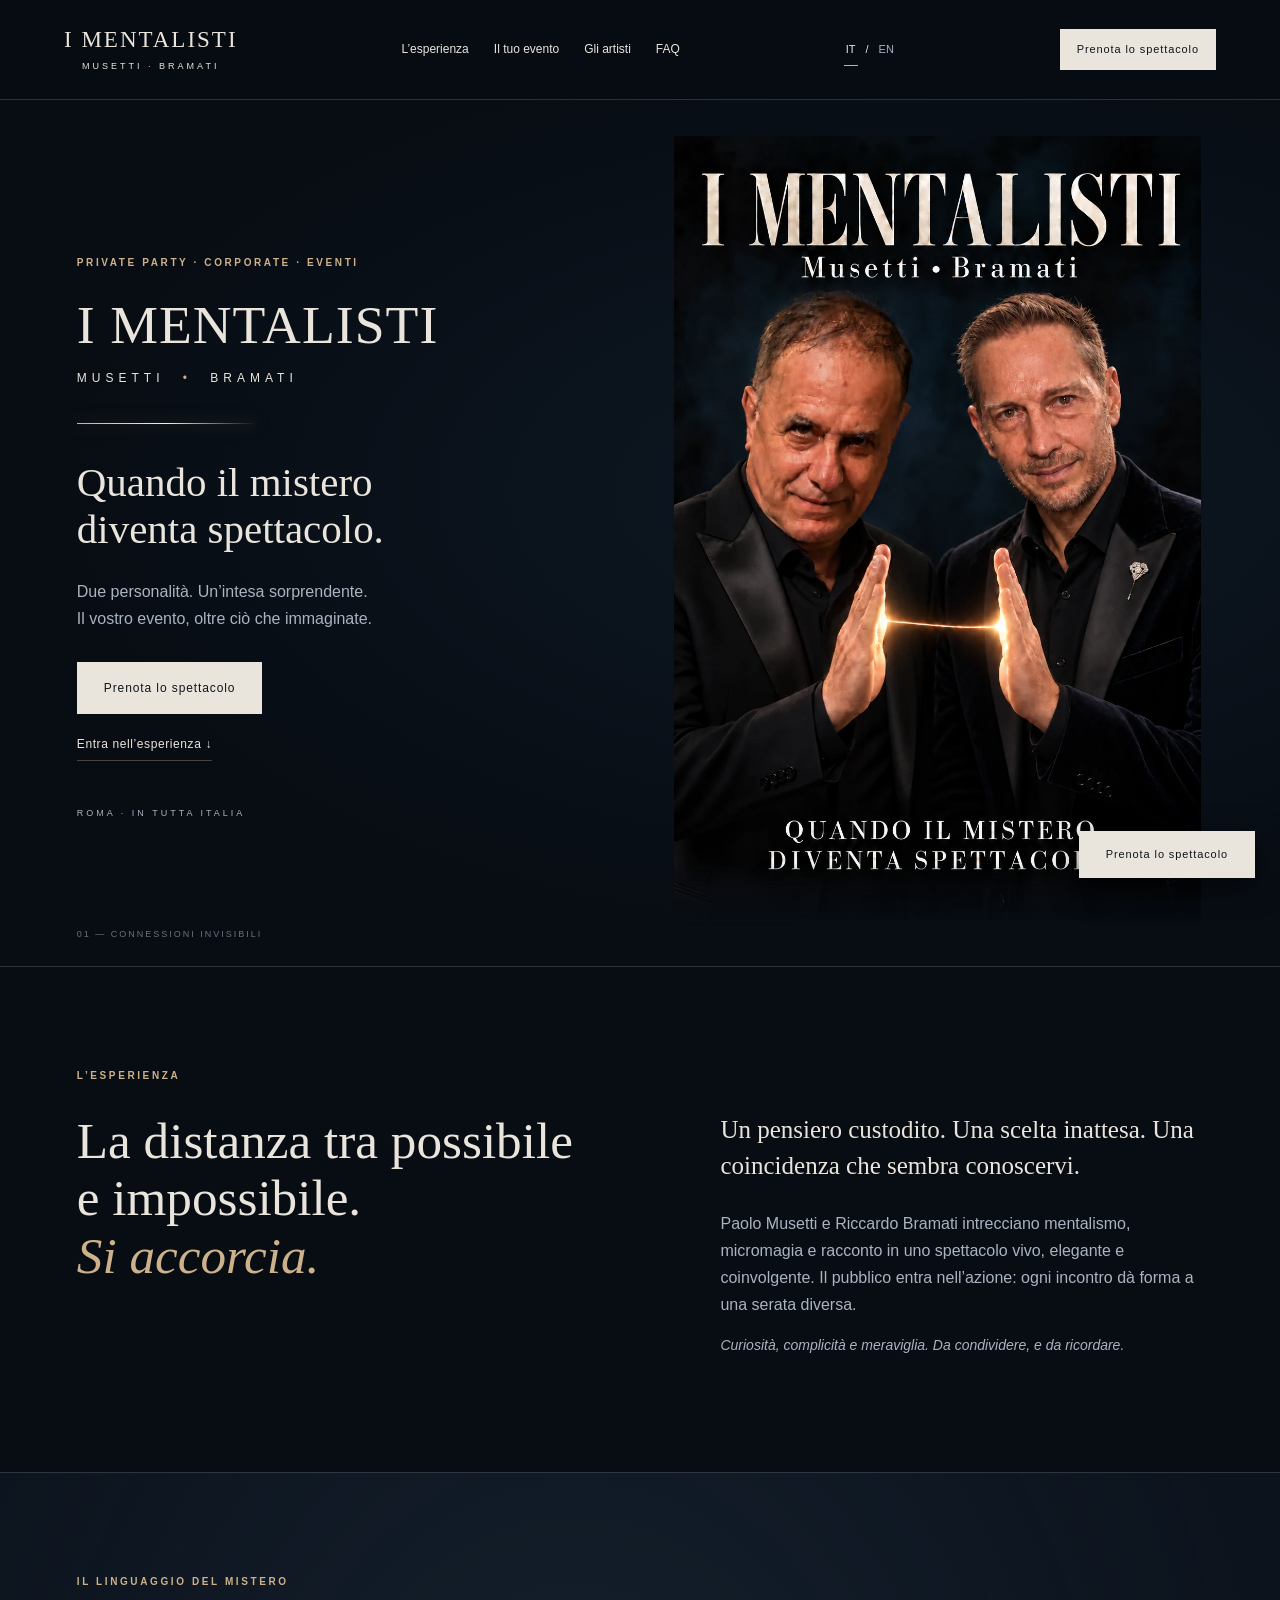
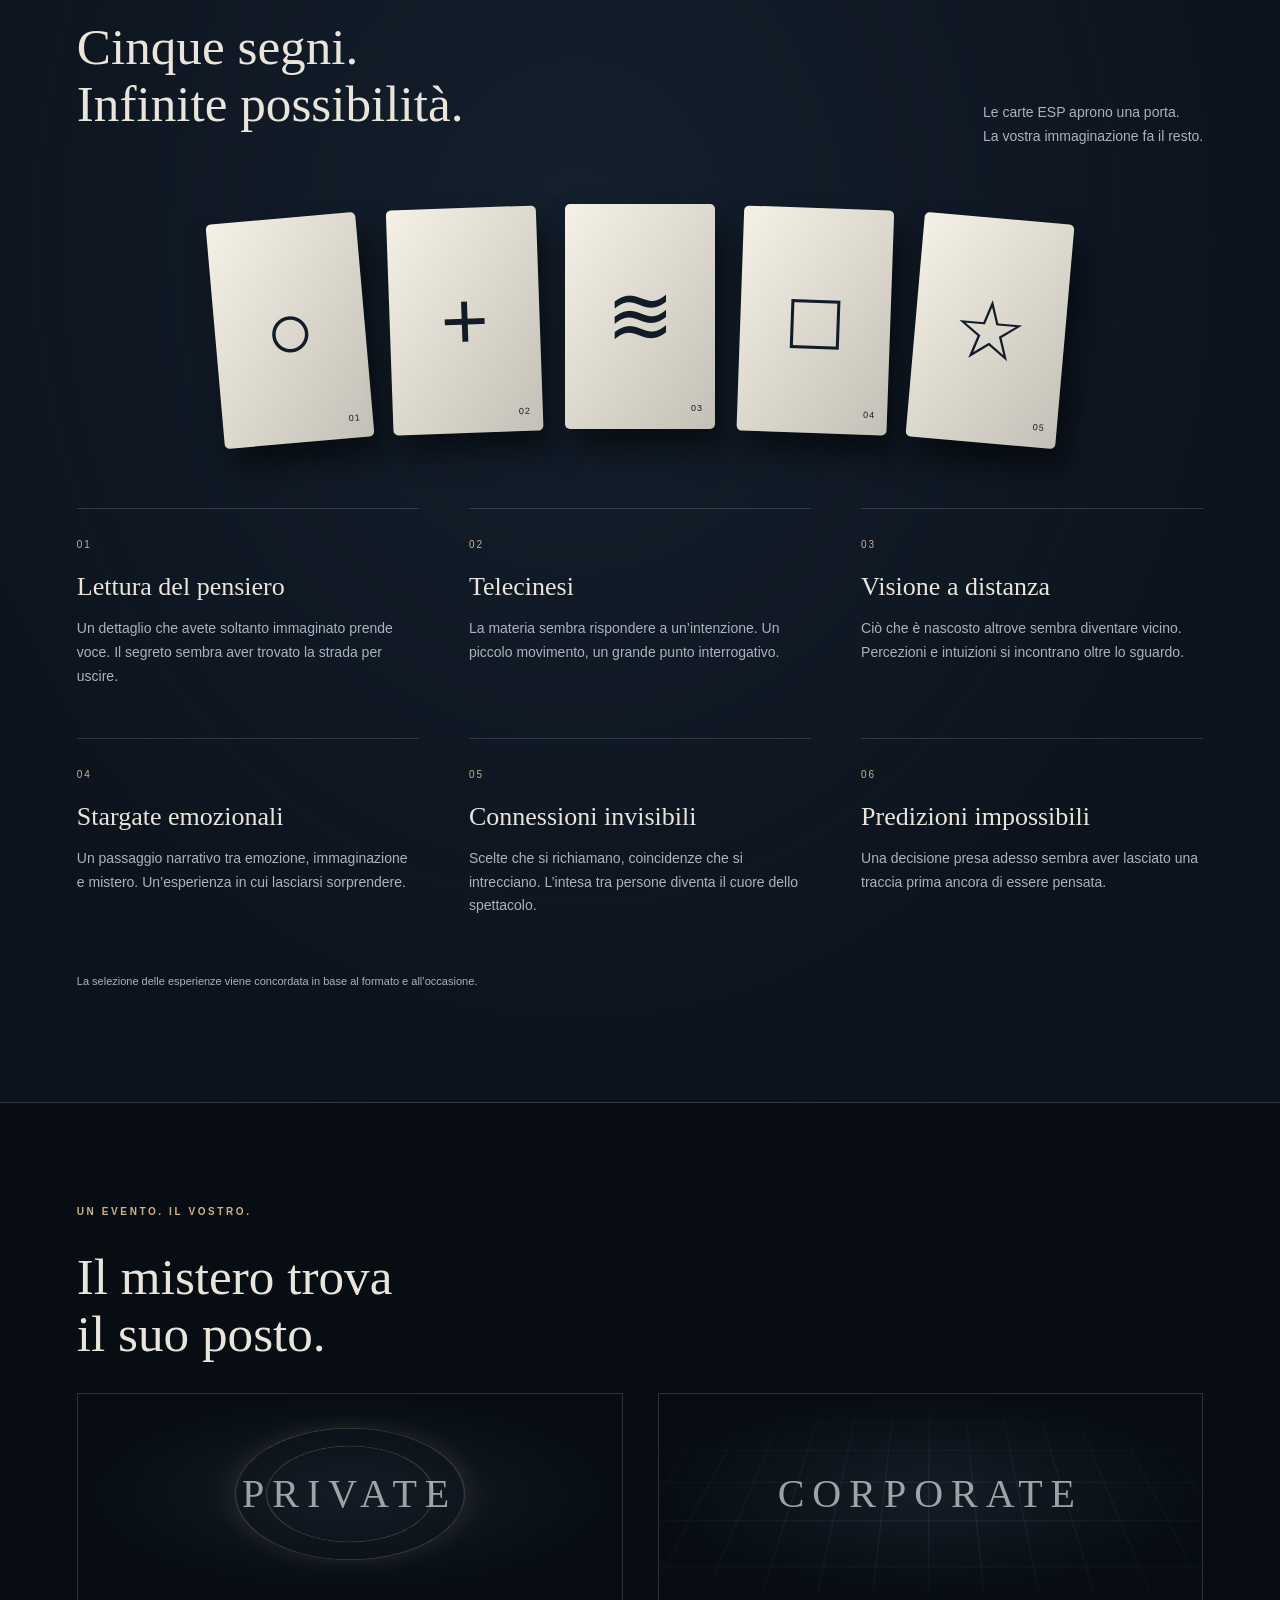
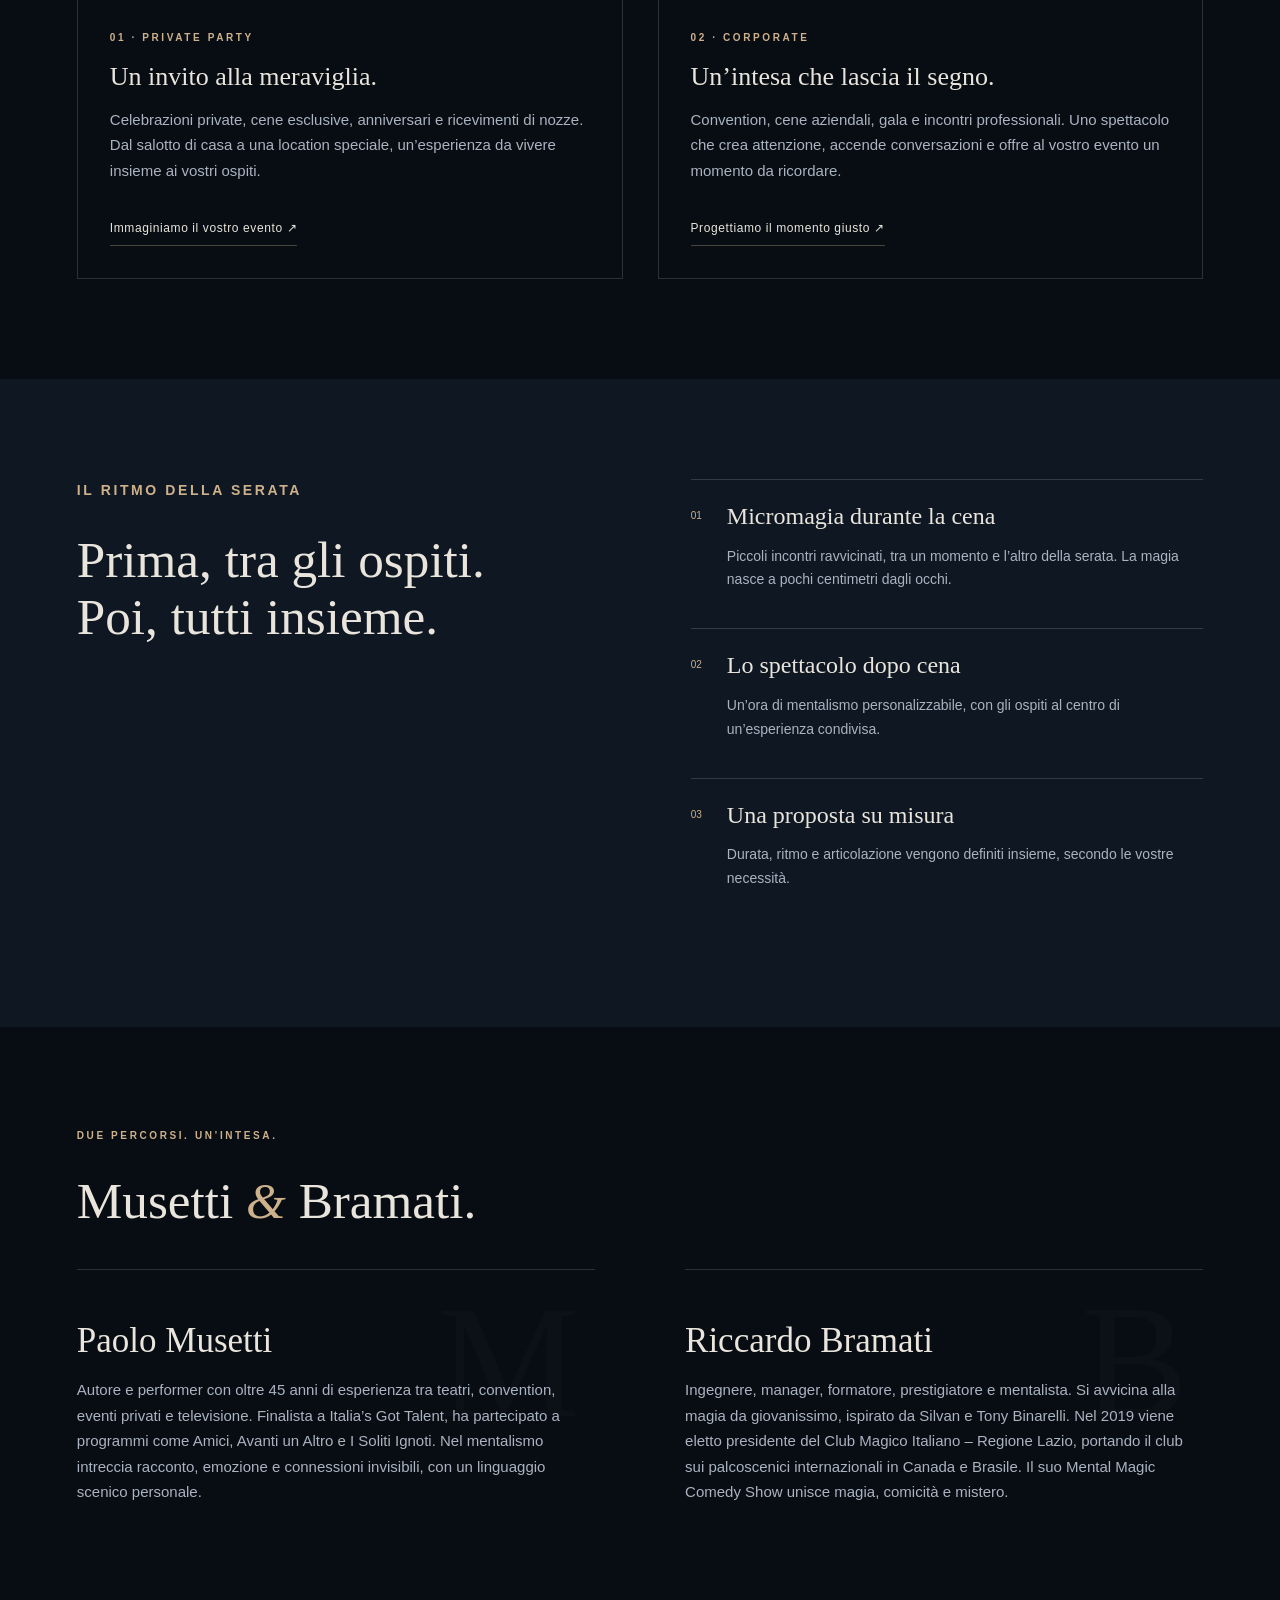
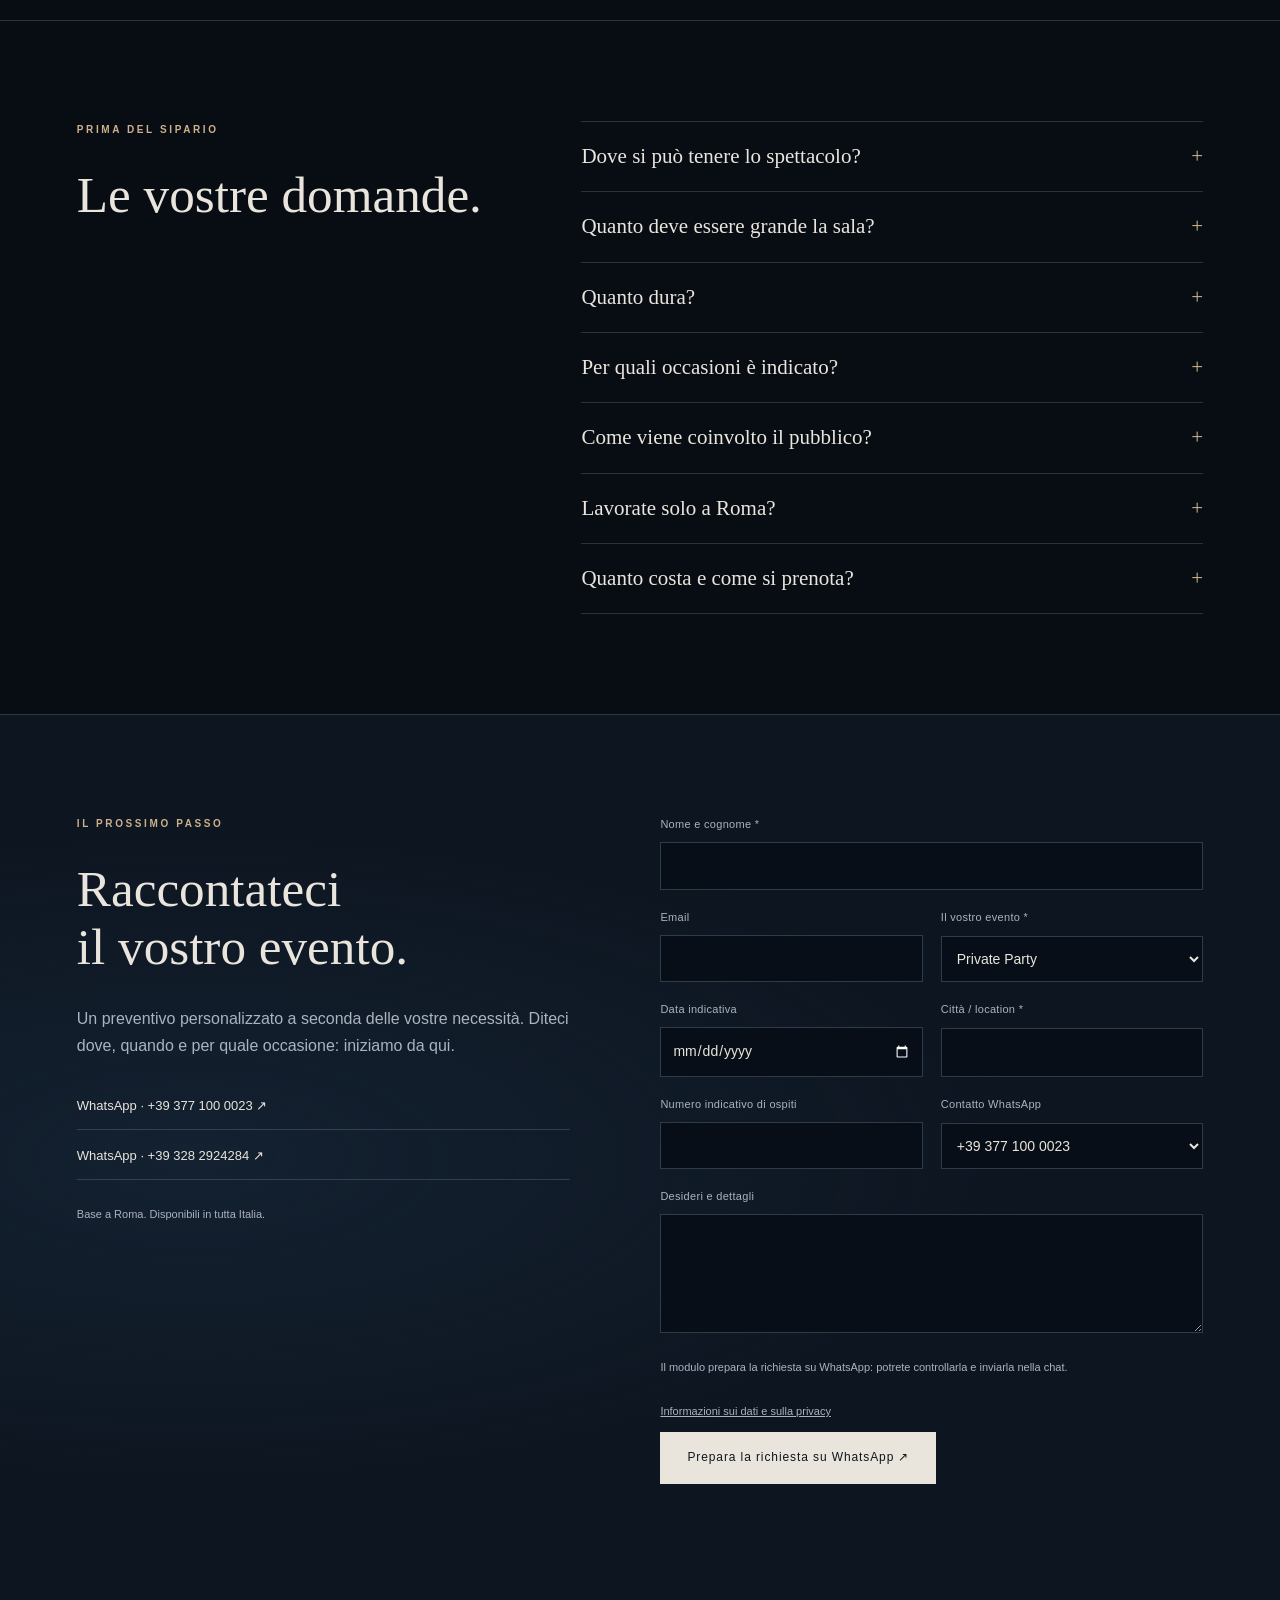
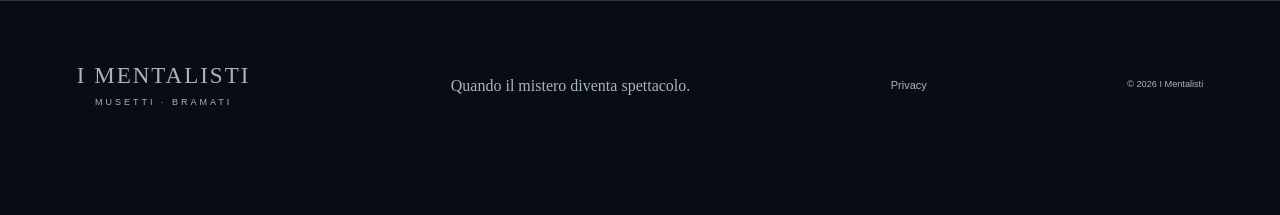
==== index.html @ e554373c "Add bilingual mentalism landing page with poster, ESP graphics and event enquiries" ====
<!doctype html>
<html lang="it"><head><meta charset="utf-8"><meta name="viewport" content="width=device-width, initial-scale=1"><title>I Mentalisti — Musetti • Bramati | Eventi privati e corporate</title><meta name="description" content="Paolo Musetti e Riccardo Bramati: micromagia durante la cena e un'ora di mentalismo personalizzabile. Private Party e Corporate. Roma e tutta Italia."><meta name="theme-color" content="#080d14"><meta property="og:title" content="I Mentalisti — Quando il mistero diventa spettacolo"><meta property="og:description" content="Musetti • Bramati. Mentalismo per eventi privati e corporate, a Roma e in tutta Italia."><meta property="og:type" content="website"><meta property="og:image" content="https://magopaolo-blip.github.io/i-mentalisti/assets/i-mentalisti.webp"><link rel="stylesheet" href="assets/style.css"><link rel="icon" href="assets/favicon.svg"><script src="assets/site.js" defer></script></head>
<body><a class="skip" href="#main">Salta al contenuto</a>
<header><a href="#" class="wordmark">I MENTALISTI<span>MUSETTI · BRAMATI</span></a><nav aria-label="Menu"><a href="#esperienza" data-i="nav1">L’esperienza</a><a href="#occasioni" data-i="nav2">Il tuo evento</a><a href="#artisti" data-i="nav3">Gli artisti</a><a href="#faq">FAQ</a></nav><div class="languages" aria-label="Language"><button type="button" data-lang="it" aria-pressed="true">IT</button><span>/</span><button type="button" data-lang="en" aria-pressed="false">EN</button></div><a class="button small" href="#contatti" data-i="book">Prenota lo spettacolo</a></header>
<main id="main">
<section class="hero"><div class="hero-copy"><p class="eyebrow" data-i="heroEye">PRIVATE PARTY · CORPORATE · EVENTI</p><h1>I MENTALISTI</h1><p class="names">MUSETTI <span>•</span> BRAMATI</p><div class="light-rule"></div><h2 data-i="heroTitle">Quando il mistero<br>diventa spettacolo.</h2><p class="lead" data-i="heroLead">Due personalità. Un’intesa sorprendente.<br>Il vostro evento, oltre ciò che immaginate.</p><a class="button" href="#contatti" data-i="book">Prenota lo spettacolo</a><a class="text-link" href="#esperienza" data-i="discover">Entra nell’esperienza ↓</a><p class="hero-note" data-i="where">ROMA · IN TUTTA ITALIA</p></div><div class="poster"><img src="assets/i-mentalisti.webp" width="1024" height="1536" alt="Paolo Musetti e Riccardo Bramati, uniti da un filo di luce tra le mani" fetchpriority="high"></div><div class="hero-index" aria-hidden="true">01 — CONNESSIONI INVISIBILI</div></section>
<section class="intro section" id="esperienza"><p class="eyebrow" data-i="introEye">L’ESPERIENZA</p><div class="editorial"><h2 data-i="introTitle">La distanza tra possibile<br>e impossibile.<br><em>Si accorcia.</em></h2><div><p class="large" data-i="introLead">Un pensiero custodito. Una scelta inattesa. Una coincidenza che sembra conoscervi.</p><p data-i="introBody">Paolo Musetti e Riccardo Bramati intrecciano mentalismo, micromagia e racconto in uno spettacolo vivo, elegante e coinvolgente. Il pubblico entra nell’azione: ogni incontro dà forma a una serata diversa.</p><p class="quiet" data-i="introEnd">Curiosità, complicità e meraviglia. Da condividere, e da ricordare.</p></div></div></section>
<section class="mysteries section"><div class="section-heading"><div><p class="eyebrow" data-i="expEye">IL LINGUAGGIO DEL MISTERO</p><h2 data-i="expTitle">Cinque segni.<br>Infinite possibilità.</h2></div><p data-i="expLead">Le carte ESP aprono una porta.<br>La vostra immaginazione fa il resto.</p></div><div class="esp-cards" aria-hidden="true"><div><span>○</span><small>01</small></div><div><span>+</span><small>02</small></div><div><span>≋</span><small>03</small></div><div><span>□</span><small>04</small></div><div><span>☆</span><small>05</small></div></div><div class="effects"><article><span class="number">01</span><h3 data-i="e1">Lettura del pensiero</h3><p data-i="e1p">Un dettaglio che avete soltanto immaginato prende voce. Il segreto sembra aver trovato la strada per uscire.</p></article><article><span class="number">02</span><h3 data-i="e2">Telecinesi</h3><p data-i="e2p">La materia sembra rispondere a un’intenzione. Un piccolo movimento, un grande punto interrogativo.</p></article><article><span class="number">03</span><h3 data-i="e3">Visione a distanza</h3><p data-i="e3p">Ciò che è nascosto altrove sembra diventare vicino. Percezioni e intuizioni si incontrano oltre lo sguardo.</p></article><article><span class="number">04</span><h3 data-i="e4">Stargate emozionali</h3><p data-i="e4p">Un passaggio narrativo tra emozione, immaginazione e mistero. Un’esperienza in cui lasciarsi sorprendere.</p></article><article><span class="number">05</span><h3 data-i="e5">Connessioni invisibili</h3><p data-i="e5p">Scelte che si richiamano, coincidenze che si intrecciano. L’intesa tra persone diventa il cuore dello spettacolo.</p></article><article><span class="number">06</span><h3 data-i="e6">Predizioni impossibili</h3><p data-i="e6p">Una decisione presa adesso sembra aver lasciato una traccia prima ancora di essere pensata.</p></article></div><p class="fine" data-i="repertoire">La selezione delle esperienze viene concordata in base al formato e all’occasione.</p></section>
<section class="section" id="occasioni"><p class="eyebrow" data-i="eventEye">UN EVENTO. IL VOSTRO.</p><h2 class="event-heading" data-i="eventTitle">Il mistero trova<br>il suo posto.</h2><div class="formats"><article class="format private"><div class="format-art" aria-hidden="true"><div class="orbit"></div><span>PRIVATE</span></div><p class="eyebrow">01 · PRIVATE PARTY</p><h3 data-i="privateTitle">Un invito alla meraviglia.</h3><p data-i="privateBody">Celebrazioni private, cene esclusive, anniversari e ricevimenti di nozze. Dal salotto di casa a una location speciale, un’esperienza da vivere insieme ai vostri ospiti.</p><a class="text-link" href="#contatti" data-format="Private Party" data-i="privateCta">Immaginiamo il vostro evento ↗</a></article><article class="format corporate"><div class="format-art" aria-hidden="true"><div class="grid-art"></div><span>CORPORATE</span></div><p class="eyebrow">02 · CORPORATE</p><h3 data-i="corporateTitle">Un’intesa che lascia il segno.</h3><p data-i="corporateBody">Convention, cene aziendali, gala e incontri professionali. Uno spettacolo che crea attenzione, accende conversazioni e offre al vostro evento un momento da ricordare.</p><a class="text-link" href="#contatti" data-format="Corporate" data-i="corporateCta">Progettiamo il momento giusto ↗</a></article></div></section>
<section class="journey section"><div><p class="eyebrow" data-i="journeyEye">IL RITMO DELLA SERATA</p><h2 data-i="journeyTitle">Prima, tra gli ospiti.<br>Poi, tutti insieme.</h2></div><div class="journey-steps"><article><span>01</span><div><h3 data-i="j1">Micromagia durante la cena</h3><p data-i="j1p">Piccoli incontri ravvicinati, tra un momento e l’altro della serata. La magia nasce a pochi centimetri dagli occhi.</p></div></article><article><span>02</span><div><h3 data-i="j2">Lo spettacolo dopo cena</h3><p data-i="j2p">Un’ora di mentalismo personalizzabile, con gli ospiti al centro di un’esperienza condivisa.</p></div></article><article><span>03</span><div><h3 data-i="j3">Una proposta su misura</h3><p data-i="j3p">Durata, ritmo e articolazione vengono definiti insieme, secondo le vostre necessità.</p></div></article></div></section>
<section class="section artists" id="artisti"><p class="eyebrow" data-i="artistsEye">DUE PERCORSI. UN’INTESA.</p><h2 data-i="artistsTitle">Musetti <em>&</em> Bramati.</h2><div class="bios"><article><span class="initial" aria-hidden="true">M</span><h3>Paolo Musetti</h3><p data-i="bio1">Autore e performer con oltre 45 anni di esperienza tra teatri, convention, eventi privati e televisione. Finalista a Italia’s Got Talent, ha partecipato a programmi come Amici, Avanti un Altro e I Soliti Ignoti. Nel mentalismo intreccia racconto, emozione e connessioni invisibili, con un linguaggio scenico personale.</p></article><article><span class="initial" aria-hidden="true">B</span><h3>Riccardo Bramati</h3><p data-i="bio2">Ingegnere, manager, formatore, prestigiatore e mentalista. Si avvicina alla magia da giovanissimo, ispirato da Silvan e Tony Binarelli. Nel 2019 viene eletto presidente del Club Magico Italiano – Regione Lazio, portando il club sui palcoscenici internazionali in Canada e Brasile. Il suo Mental Magic Comedy Show unisce magia, comicità e mistero.</p></article></div></section>
<section class="section faq" id="faq"><div><p class="eyebrow" data-i="faqEye">PRIMA DEL SIPARIO</p><h2 data-i="faqTitle">Le vostre domande.</h2></div><div class="faq-list"></div></section>
<section class="section contact" id="contatti"><div><p class="eyebrow" data-i="contactEye">IL PROSSIMO PASSO</p><h2 data-i="contactTitle">Raccontateci<br>il vostro evento.</h2><p data-i="contactBody">Un preventivo personalizzato a seconda delle vostre necessità. Diteci dove, quando e per quale occasione: iniziamo da qui.</p><div class="contact-links"><a href="https://wa.me/393771000023" target="_blank" rel="noopener">WhatsApp · +39 377 100 0023 ↗</a><a href="https://wa.me/393282924284" target="_blank" rel="noopener">WhatsApp · +39 328 2924284 ↗</a></div><p class="fine" data-i="contactWhere">Base a Roma. Disponibili in tutta Italia.</p></div><form id="enquiry"><div class="field"><label for="name" data-i="name">Nome e cognome *</label><input id="name" name="name" autocomplete="name" required maxlength="100"></div><div class="row"><div class="field"><label for="email">Email</label><input id="email" name="email" type="email" autocomplete="email" maxlength="254"></div><div class="field"><label for="type" data-i="type">Il vostro evento *</label><select id="type" name="type" required><option>Private Party</option><option>Corporate</option><option value="Other" data-i="other">Altro</option></select></div></div><div class="row"><div class="field"><label for="date" data-i="date">Data indicativa</label><input id="date" name="date" type="date"></div><div class="field"><label for="city" data-i="city">Città / location *</label><input id="city" name="city" required maxlength="200"></div></div><div class="row"><div class="field"><label for="guests" data-i="guests">Numero indicativo di ospiti</label><input id="guests" name="guests" type="number" min="1" max="100000"></div><div class="field"><label for="recipient" data-i="recipient">Contatto WhatsApp</label><select id="recipient" name="recipient"><option value="393771000023">+39 377 100 0023</option><option value="393282924284">+39 328 2924284</option></select></div></div><div class="field"><label for="message" data-i="message">Desideri e dettagli</label><textarea id="message" name="message" rows="4" maxlength="4000"></textarea></div><p class="fine" data-i="formNote">Il modulo prepara la richiesta su WhatsApp: potrete controllarla e inviarla nella chat.</p><p class="fine"><a href="privacy.html" data-i="privacyLink">Informazioni sui dati e sulla privacy</a></p><button class="button" type="submit" data-i="submit">Prepara la richiesta su WhatsApp ↗</button><p id="form-status" role="status"></p></form></section>
</main><footer><a class="wordmark" href="#">I MENTALISTI<span>MUSETTI · BRAMATI</span></a><p data-i="footer">Quando il mistero diventa spettacolo.</p><a href="privacy.html">Privacy</a><small>© <span id="year"></span> I Mentalisti</small></footer><a class="floating-book button" href="#contatti" data-i="book">Prenota lo spettacolo</a></body></html>
---- assets/style.css ----
@charset "UTF-8";
:root{--ink:#080d14;--panel:#101923;--pearl:#e9e5dc;--muted:#aab3c0;--gold:#cdb18b;--line:#ffffff26;--serif:Didot,"Bodoni MT","Times New Roman",serif}*{box-sizing:border-box}html{scroll-behavior:smooth;scroll-padding-top:100px}body{margin:0;color:var(--pearl);background:var(--ink);font:16px/1.7 Arial,sans-serif}a{color:inherit;text-decoration:none}button,input,select,textarea{font:inherit}a:focus-visible,button:focus-visible{outline:2px solid var(--gold);outline-offset:5px}.skip{position:absolute;left:12px;top:-100px}.skip:focus{top:12px;z-index:100;background:#000}header{height:100px;display:flex;gap:30px;align-items:center;justify-content:space-between;padding:0 5%;border-bottom:1px solid var(--line);background:#080d14f5;position:sticky;top:0;z-index:30}.wordmark{font:23px/1 var(--serif);letter-spacing:2px;white-space:nowrap}.wordmark span{display:block;font:9px Arial;letter-spacing:3px;margin-top:10px;text-align:center}nav{display:flex;gap:25px;font-size:12px}nav a:hover,.text-link:hover{color:var(--gold)}.languages{display:flex;align-items:center;gap:8px;font-size:11px}.languages button{border:0;color:var(--muted);background:none;cursor:pointer;padding:7px 2px;font-size:11px}.languages button[aria-pressed=true]{color:var(--pearl);border-bottom:1px solid var(--gold)}.button{display:inline-flex;align-items:center;justify-content:center;min-height:52px;padding:13px 26px;background:var(--pearl);color:#10151d;font-size:12px;letter-spacing:.9px;border:1px solid var(--pearl);cursor:pointer;transition:.2s}.button:hover{background:var(--gold);border-color:var(--gold)}.button.small{font-size:11px;min-height:40px;padding:10px 16px}.hero{position:relative;display:grid;grid-template-columns:1fr 1fr;min-height:760px;max-width:1600px;margin:auto;overflow:hidden;background:radial-gradient(ellipse at 70% 45%,#14263766,transparent 65%)}.hero-copy{padding:110px 6% 100px 12%;align-self:center;z-index:1}.eyebrow{font-size:10px;letter-spacing:2.6px;color:var(--gold);margin:0 0 28px;font-weight:600}.hero h1{font:clamp(38px,4.2vw,74px)/1 var(--serif);letter-spacing:1px;white-space:nowrap;margin:0 0 15px}.names{letter-spacing:5px;font-size:12px}.names span{padding:0 10px;color:var(--gold)}.light-rule{width:180px;height:1px;margin:35px 0;background:linear-gradient(90deg,var(--gold),#f8efda,transparent);box-shadow:0 0 15px #d1ad6d88}.hero h2{font:clamp(32px,3.2vw,52px)/1.14 var(--serif);margin:0 0 25px}.lead{color:var(--muted);font-size:16px;line-height:1.7;margin-bottom:30px}.text-link{display:inline-block;font-size:12px;letter-spacing:.6px;border-bottom:1px solid #cdb18b55;padding-bottom:6px}.hero .text-link{display:block;width:fit-content;margin-top:20px}.hero-note{font-size:9px;letter-spacing:3px;margin:45px 0 0;color:var(--muted)}.poster{padding:36px 7% 40px 0;align-self:center}.poster img{display:block;width:100%;max-height:790px;object-fit:contain;mask-image:linear-gradient(black 92%,transparent)}.hero-index{position:absolute;left:6%;bottom:24px;color:#67717e;font-size:9px;letter-spacing:2px}.section{padding:100px max(6%,calc((100vw - 1250px)/2));scroll-margin-top:0}.section h2{font:clamp(36px,4vw,60px)/1.12 var(--serif);font-weight:400;margin:0 0 30px}.section h2 em{font-weight:400;color:var(--gold)}.section p{color:var(--muted)}.section .eyebrow{color:var(--gold)}.intro{border-top:1px solid var(--line)}.editorial{display:grid;grid-template-columns:1.1fr 1fr;gap:10%}.editorial .large{color:var(--pearl);font:25px/1.45 var(--serif);margin-top:0}.quiet{font-style:italic;font-size:14px}.mysteries{background:radial-gradient(ellipse at 45% 30%,#1b2b3b88,transparent 70%),#0c131d;border-block:1px solid var(--line)}.section-heading{display:flex;justify-content:space-between;align-items:end;gap:30px}.section-heading>p{font-size:14px;max-width:300px}.esp-cards{display:flex;justify-content:center;gap:25px;margin:55px auto 65px}.esp-cards>div{width:150px;aspect-ratio:2/3;background:linear-gradient(125deg,#f6f1e6,#c3c0b7);color:#121b28;border-radius:5px;box-shadow:10px 20px 30px #0008;display:flex;align-items:center;justify-content:center;position:relative;transform:rotate(-5deg)}.esp-cards>div:nth-child(2){transform:rotate(-2deg) translateY(-10px)}.esp-cards>div:nth-child(3){transform:translateY(-14px)}.esp-cards>div:nth-child(4){transform:rotate(2deg) translateY(-10px)}.esp-cards>div:nth-child(5){transform:rotate(5deg)}.esp-cards span{font:82px/1 Arial}.esp-cards small{position:absolute;bottom:12px;right:12px;font-size:9px;letter-spacing:1px}.effects{display:grid;grid-template-columns:repeat(3,1fr);gap:35px 50px}.effects article{border-top:1px solid var(--line);padding-top:20px}.number{font-size:10px;letter-spacing:2px;color:var(--gold)}h3{font:26px/1.2 var(--serif);font-weight:400;margin:15px 0}.effects p{font-size:14px}.fine{font-size:11px;line-height:1.7;color:var(--muted)}.mysteries>.fine{margin-top:40px}.formats{display:grid;grid-template-columns:1fr 1fr;gap:35px}.format{border:1px solid var(--line);padding:32px}.format-art{height:200px;position:relative;display:flex;align-items:center;justify-content:center;overflow:hidden;background:radial-gradient(ellipse,#24334066,transparent 70%);margin:-32px -32px 35px}.format-art>span{font:40px var(--serif);letter-spacing:8px;color:#fff9;z-index:1}.orbit{position:absolute;border:1px solid #cdb18b55;width:230px;height:230px;border-radius:50%;transform:rotateX(55deg) rotateZ(-25deg);box-shadow:0 0 30px #cdb18b22}.orbit:after{content:'';position:absolute;inset:30px;border:1px solid #cdb18b55;border-radius:50%}.grid-art{position:absolute;inset:0;background-image:linear-gradient(#a5c6ec14 1px,transparent 1px),linear-gradient(90deg,#a5c6ec14 1px,transparent 1px);background-size:30px 30px;transform:perspective(300px) rotateX(35deg) scale(1.5);mask-image:radial-gradient(ellipse,#000,transparent 70%)}.format .eyebrow{margin-bottom:12px}.format p:not(.eyebrow){font-size:15px}.format .text-link{margin-top:20px}.journey{background:#0e1722;display:grid;grid-template-columns:1fr 1fr;gap:9%}.journey-steps article{display:flex;gap:25px;padding:22px 0;border-top:1px solid var(--line)}.journey-steps article>span{color:var(--gold);font-size:10px;padding-top:5px}.journey h3{margin:0;font-size:24px}.journey p{font-size:14px}.bios{display:grid;grid-template-columns:1fr 1fr;gap:8%;margin-top:40px}.bios article{position:relative;padding-top:35px;border-top:1px solid var(--line)}.initial{font:160px var(--serif);color:#ffffff05;position:absolute;right:15px;top:0;z-index:-1}.bios h3{font-size:35px}.bios p{font-size:15px}.faq{border-top:1px solid var(--line);display:grid;grid-template-columns:.8fr 1.2fr;gap:8%}details{border-top:1px solid var(--line);padding:20px 0}details:last-child{border-bottom:1px solid var(--line)}summary{font:21px/1.4 var(--serif);cursor:pointer;list-style:none;padding-right:30px;position:relative}summary:after{content:'+';position:absolute;right:0;color:var(--gold)}details[open] summary:after{content:'−'}details p{font-size:14px;margin-bottom:0}.contact{background:radial-gradient(ellipse at 15% 50%,#1a2d4180,transparent 55%),#0d1520;border-block:1px solid var(--line);display:grid;grid-template-columns:1fr 1.1fr;gap:8%}.contact-links{margin-top:35px;display:grid;gap:15px;font-size:13px}.contact-links a{border-bottom:1px solid var(--line);padding-bottom:12px}.contact .fine{margin-top:25px}.field{display:grid;gap:8px;margin-bottom:18px}label{font-size:11px;letter-spacing:.3px;color:var(--muted)}input,select,textarea{width:100%;border:1px solid #8296ac55;border-radius:0;background:#080e17;color:var(--pearl);padding:11px;min-height:46px;font-size:14px;color-scheme:dark}input:focus,select:focus,textarea:focus{outline:1px solid var(--gold)}.row{display:grid;grid-template-columns:1fr 1fr;gap:18px}form .fine a{text-decoration:underline}footer{display:flex;align-items:center;gap:30px;justify-content:space-between;padding:55px 6% 100px;font-size:11px;color:var(--muted)}footer p{font-family:var(--serif);font-size:16px}.floating-book{position:fixed;right:25px;bottom:22px;z-index:40;box-shadow:0 8px 30px #0008;font-size:11px;min-height:46px}.legal{max-width:850px;margin:80px auto;padding:0 25px}.legal h1{font:45px var(--serif)}.legal h2{font:27px var(--serif);margin-top:35px}.legal p{color:var(--muted)}
@media(max-width:1000px){header{gap:15px}nav{gap:15px}.hero-copy{padding-left:10%}.hero{min-height:auto}.hero h1{font-size:40px}.hero h2{font-size:35px}.section{padding:75px 6%}.esp-cards>div{width:125px}.esp-cards span{font-size:65px}.effects{gap:25px}.format-art>span{font-size:30px;letter-spacing:5px}}
@media(max-width:760px){html{scroll-padding-top:80px}header{height:78px;padding:0 5%}header nav,header>.button{display:none}.wordmark{font-size:20px}.hero{display:flex;flex-direction:column}.poster{order:0;padding:25px 13% 0;width:100%}.poster img{max-height:650px}.hero-copy{order:1;padding:10px 7% 65px;text-align:center;width:100%}.hero-copy>.eyebrow{font-size:9px;margin:10px 0 25px}.hero h1{font-size:45px}.names{font-size:10px;letter-spacing:4px}.light-rule{margin:25px auto}.hero h2{font-size:37px}.hero .text-link{margin:20px auto 0}.hero-note{margin-top:30px}.hero-index{display:none}.section{padding:65px 7%}.editorial,.journey,.faq,.contact{grid-template-columns:1fr;gap:25px}.section h2{font-size:40px}.section-heading{display:block}.esp-cards{gap:9px;margin:35px 0 50px}.esp-cards>div{width:calc((100% - 36px)/5);border-radius:3px}.esp-cards span{font-size:clamp(32px,8vw,56px)}.esp-cards small{font-size:7px;bottom:7px;right:7px}.effects{grid-template-columns:1fr 1fr;gap:25px 20px}.effects h3{font-size:23px}.effects p{font-size:13px}.formats,.bios{grid-template-columns:1fr;gap:30px}.format{padding:25px}.format-art{margin:-25px -25px 25px}.bios h3{font-size:31px}.initial{font-size:120px}.faq h2{margin-bottom:10px}.contact h2{font-size:46px}footer{display:grid;grid-template-columns:1fr 1fr;padding-bottom:110px}footer p{grid-column:1/-1;grid-row:2}footer .wordmark{font-size:18px}.floating-book{bottom:14px;right:14px}.row{gap:12px}}
@media(prefers-reduced-motion:reduce){html{scroll-behavior:auto}*{transition:none!important}}
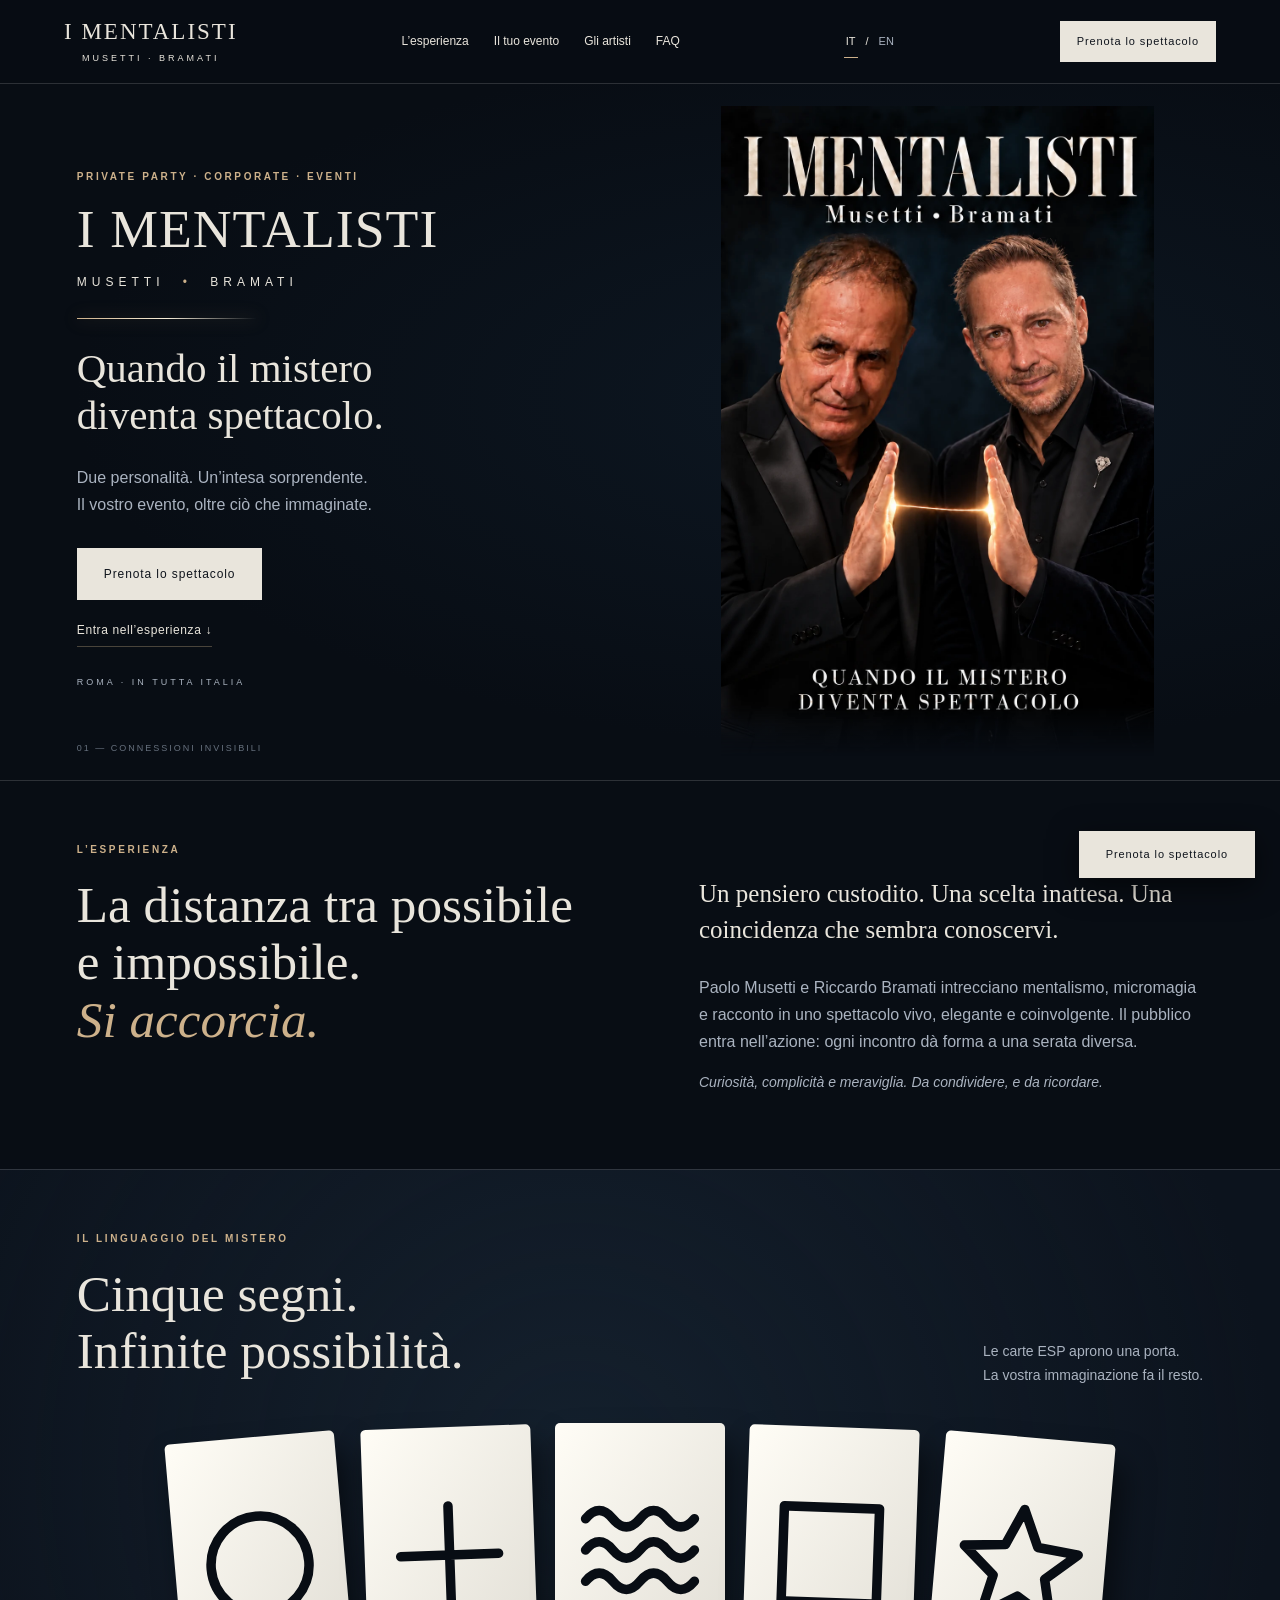
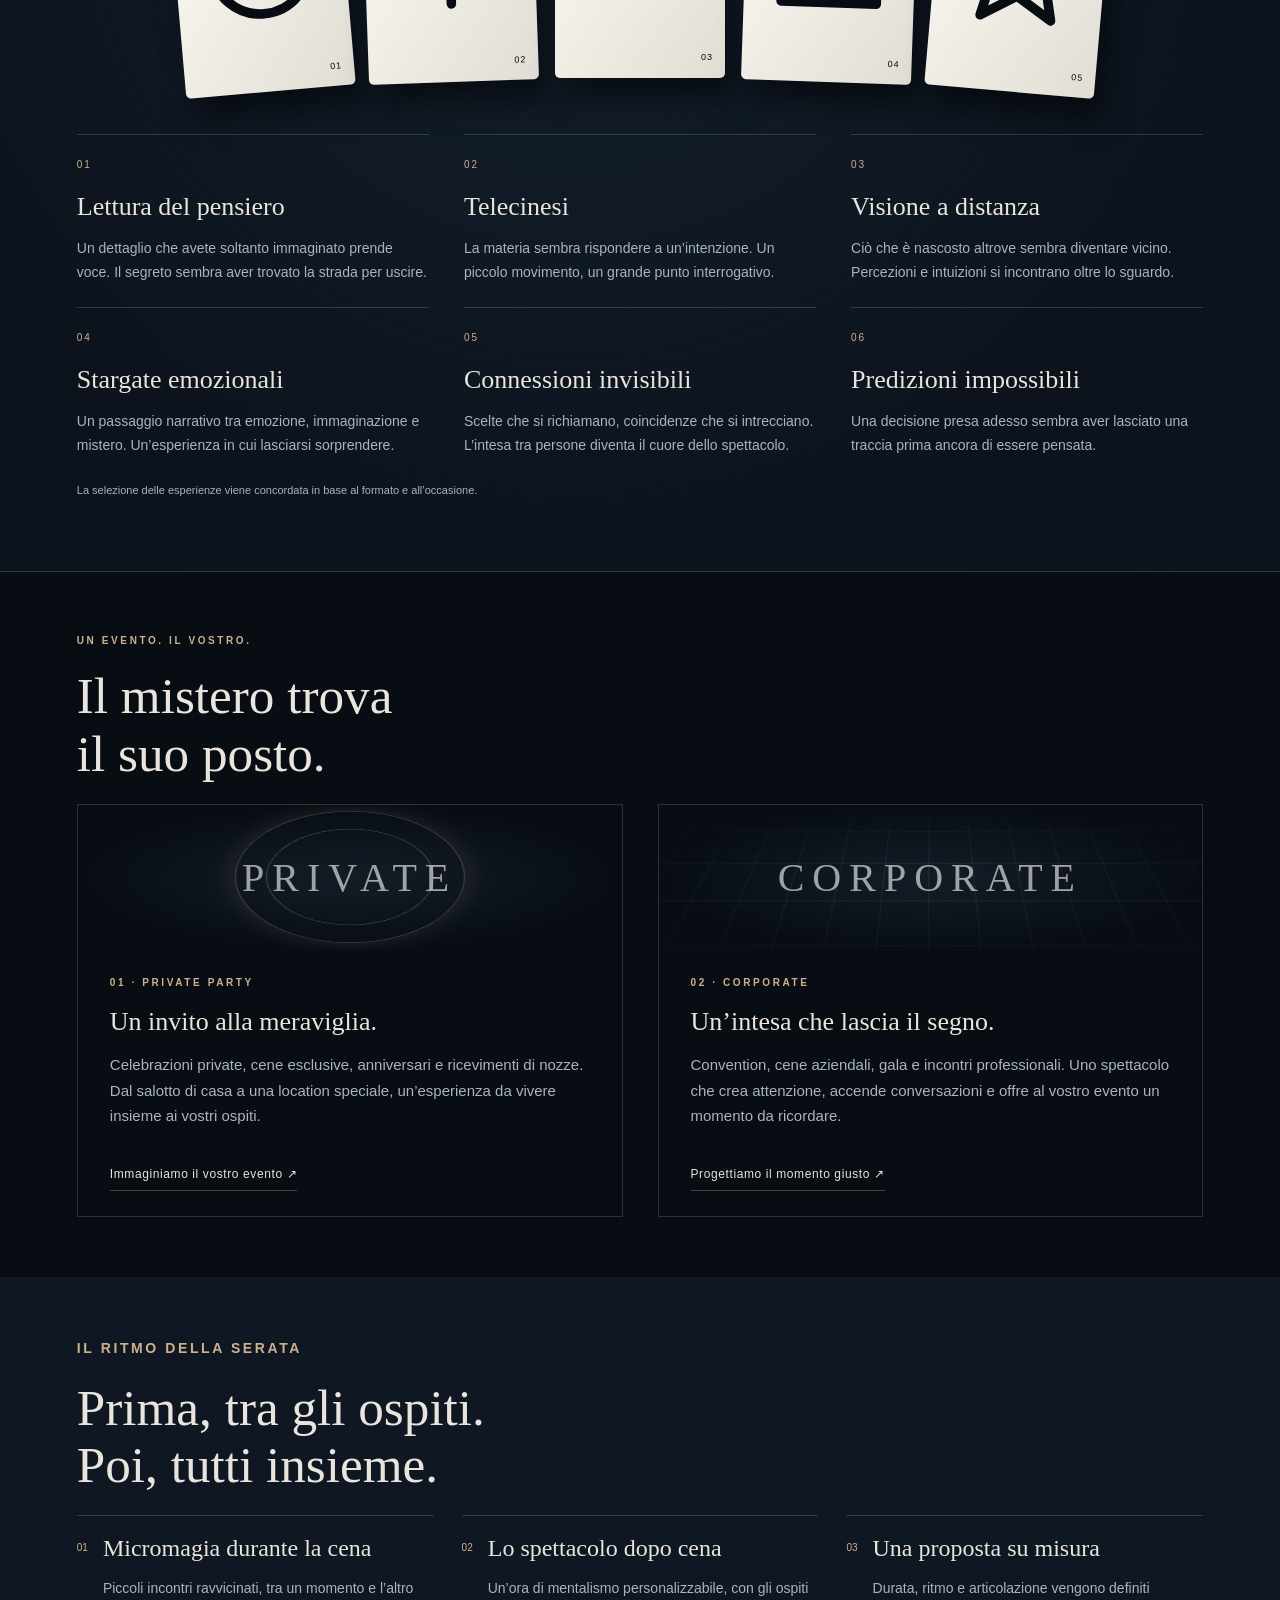
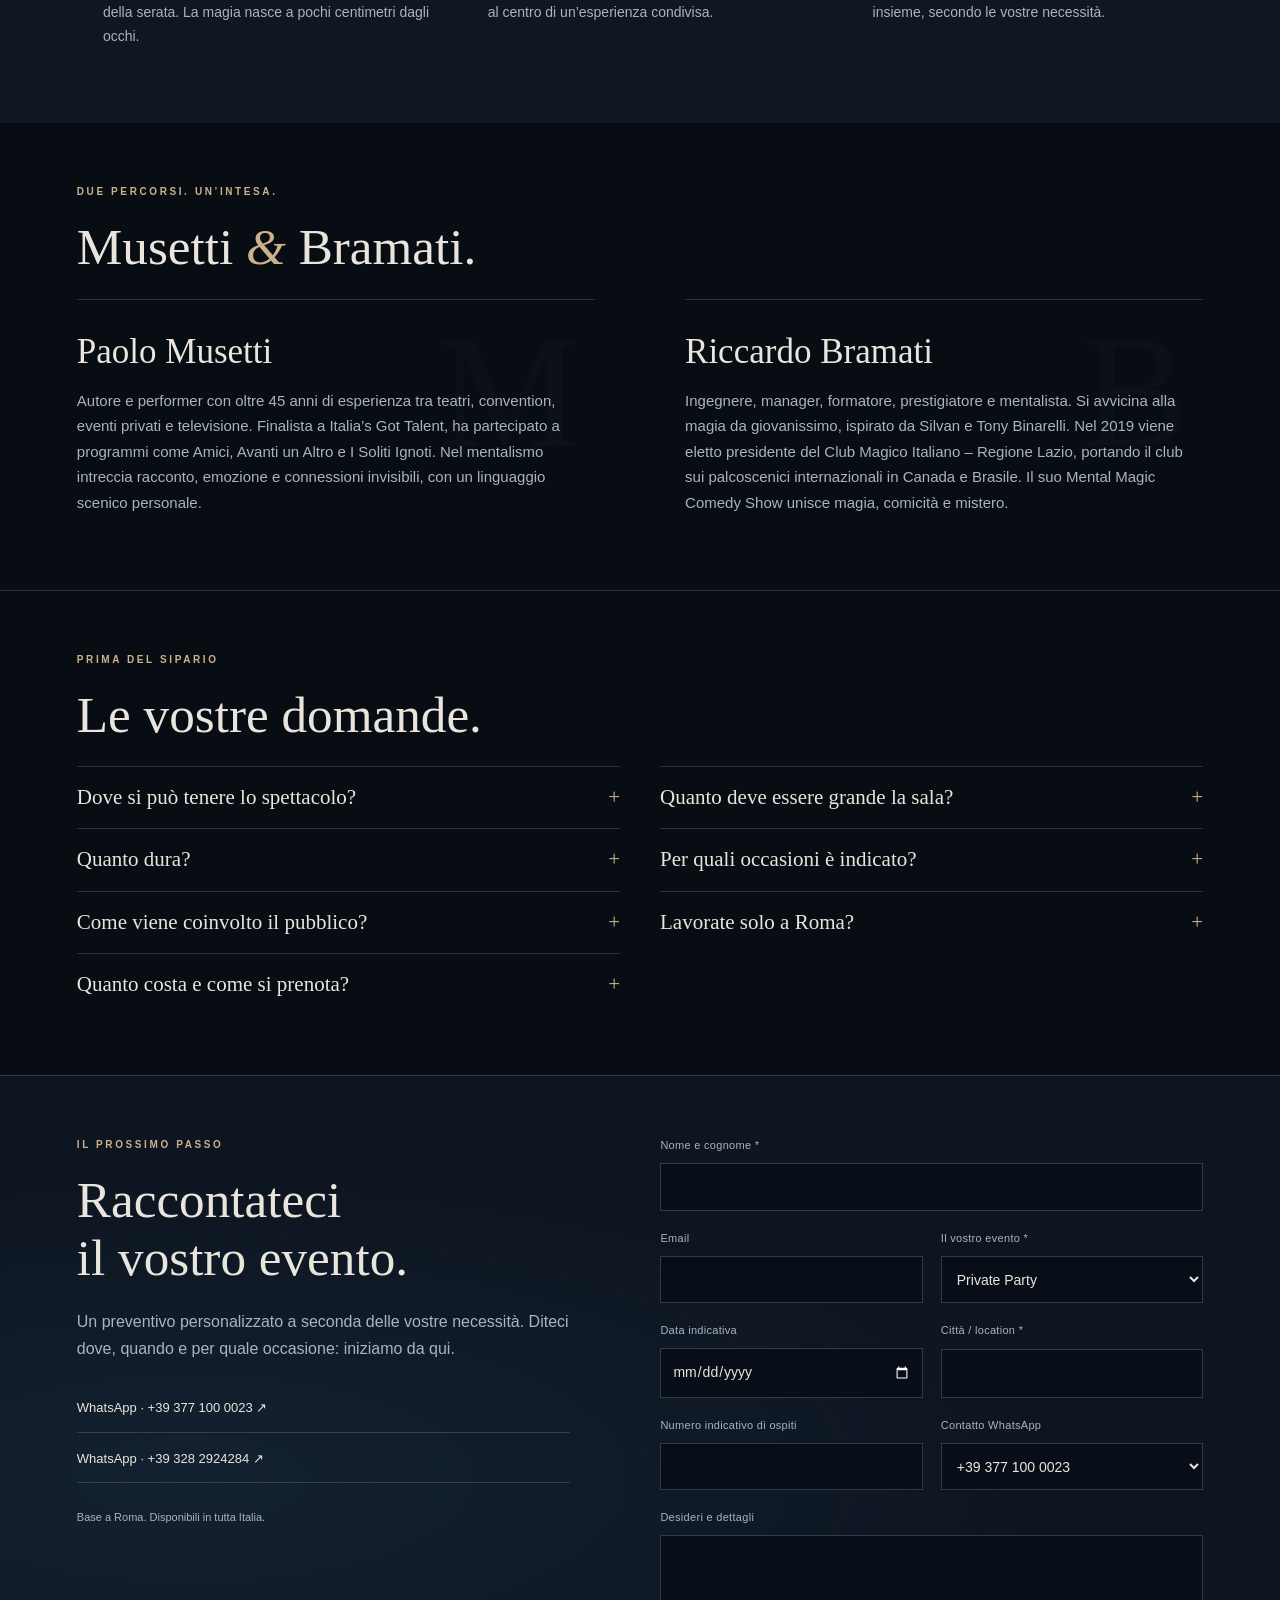
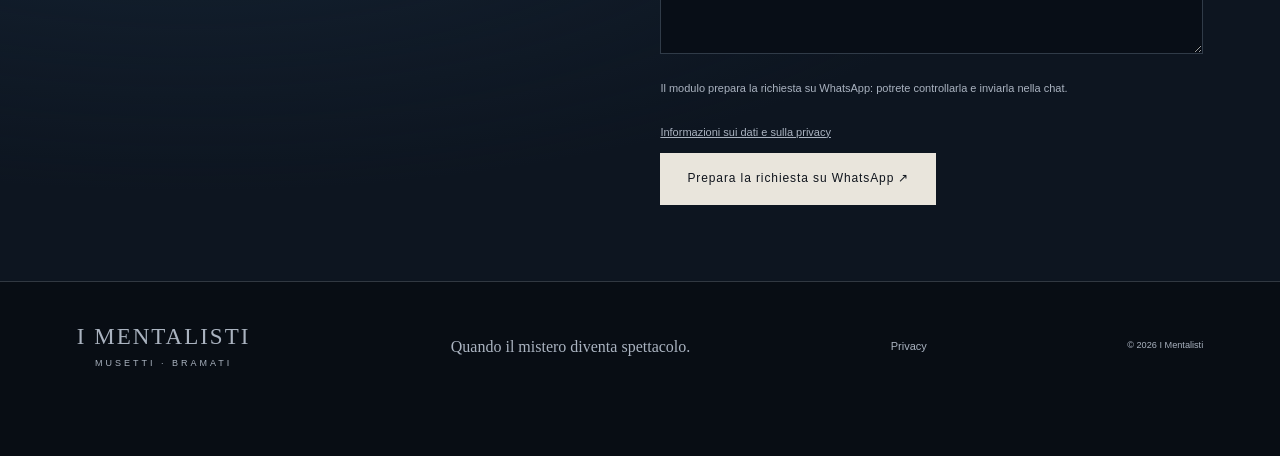
==== commit f7f36c42: "Replace ESP font glyphs with large bold vector symbols" ====
--- a/index.html
+++ b/index.html
@@ -1,11 +1,11 @@
 <!doctype html>
-<html lang="it"><head><meta charset="utf-8"><meta name="viewport" content="width=device-width, initial-scale=1"><title>I Mentalisti — Musetti • Bramati | Eventi privati e corporate</title><meta name="description" content="Paolo Musetti e Riccardo Bramati: micromagia durante la cena e un'ora di mentalismo personalizzabile. Private Party e Corporate. Roma e tutta Italia."><meta name="theme-color" content="#080d14"><meta property="og:title" content="I Mentalisti — Quando il mistero diventa spettacolo"><meta property="og:description" content="Musetti • Bramati. Mentalismo per eventi privati e corporate, a Roma e in tutta Italia."><meta property="og:type" content="website"><meta property="og:image" content="https://magopaolo-blip.github.io/i-mentalisti/assets/i-mentalisti.webp"><link rel="stylesheet" href="assets/style.css"><link rel="icon" href="assets/favicon.svg"><script src="assets/site.js" defer></script></head>
+<html lang="it"><head><meta charset="utf-8"><meta name="viewport" content="width=device-width, initial-scale=1"><title>I Mentalisti — Musetti • Bramati | Eventi privati e corporate</title><meta name="description" content="Paolo Musetti e Riccardo Bramati: micromagia durante la cena e un'ora di mentalismo personalizzabile. Private Party e Corporate. Roma e tutta Italia."><meta name="theme-color" content="#080d14"><meta property="og:title" content="I Mentalisti — Quando il mistero diventa spettacolo"><meta property="og:description" content="Musetti • Bramati. Mentalismo per eventi privati e corporate, a Roma e in tutta Italia."><meta property="og:type" content="website"><meta property="og:image" content="https://magopaolo-blip.github.io/i-mentalisti/assets/i-mentalisti.webp"><link rel="stylesheet" href="assets/style.css?v=2"><link rel="icon" href="assets/favicon.svg"><script src="assets/site.js" defer></script></head>
 <body><a class="skip" href="#main">Salta al contenuto</a>
 <header><a href="#" class="wordmark">I MENTALISTI<span>MUSETTI · BRAMATI</span></a><nav aria-label="Menu"><a href="#esperienza" data-i="nav1">L’esperienza</a><a href="#occasioni" data-i="nav2">Il tuo evento</a><a href="#artisti" data-i="nav3">Gli artisti</a><a href="#faq">FAQ</a></nav><div class="languages" aria-label="Language"><button type="button" data-lang="it" aria-pressed="true">IT</button><span>/</span><button type="button" data-lang="en" aria-pressed="false">EN</button></div><a class="button small" href="#contatti" data-i="book">Prenota lo spettacolo</a></header>
 <main id="main">
 <section class="hero"><div class="hero-copy"><p class="eyebrow" data-i="heroEye">PRIVATE PARTY · CORPORATE · EVENTI</p><h1>I MENTALISTI</h1><p class="names">MUSETTI <span>•</span> BRAMATI</p><div class="light-rule"></div><h2 data-i="heroTitle">Quando il mistero<br>diventa spettacolo.</h2><p class="lead" data-i="heroLead">Due personalità. Un’intesa sorprendente.<br>Il vostro evento, oltre ciò che immaginate.</p><a class="button" href="#contatti" data-i="book">Prenota lo spettacolo</a><a class="text-link" href="#esperienza" data-i="discover">Entra nell’esperienza ↓</a><p class="hero-note" data-i="where">ROMA · IN TUTTA ITALIA</p></div><div class="poster"><img src="assets/i-mentalisti.webp" width="1024" height="1536" alt="Paolo Musetti e Riccardo Bramati, uniti da un filo di luce tra le mani" fetchpriority="high"></div><div class="hero-index" aria-hidden="true">01 — CONNESSIONI INVISIBILI</div></section>
 <section class="intro section" id="esperienza"><p class="eyebrow" data-i="introEye">L’ESPERIENZA</p><div class="editorial"><h2 data-i="introTitle">La distanza tra possibile<br>e impossibile.<br><em>Si accorcia.</em></h2><div><p class="large" data-i="introLead">Un pensiero custodito. Una scelta inattesa. Una coincidenza che sembra conoscervi.</p><p data-i="introBody">Paolo Musetti e Riccardo Bramati intrecciano mentalismo, micromagia e racconto in uno spettacolo vivo, elegante e coinvolgente. Il pubblico entra nell’azione: ogni incontro dà forma a una serata diversa.</p><p class="quiet" data-i="introEnd">Curiosità, complicità e meraviglia. Da condividere, e da ricordare.</p></div></div></section>
-<section class="mysteries section"><div class="section-heading"><div><p class="eyebrow" data-i="expEye">IL LINGUAGGIO DEL MISTERO</p><h2 data-i="expTitle">Cinque segni.<br>Infinite possibilità.</h2></div><p data-i="expLead">Le carte ESP aprono una porta.<br>La vostra immaginazione fa il resto.</p></div><div class="esp-cards" aria-hidden="true"><div><span>○</span><small>01</small></div><div><span>+</span><small>02</small></div><div><span>≋</span><small>03</small></div><div><span>□</span><small>04</small></div><div><span>☆</span><small>05</small></div></div><div class="effects"><article><span class="number">01</span><h3 data-i="e1">Lettura del pensiero</h3><p data-i="e1p">Un dettaglio che avete soltanto immaginato prende voce. Il segreto sembra aver trovato la strada per uscire.</p></article><article><span class="number">02</span><h3 data-i="e2">Telecinesi</h3><p data-i="e2p">La materia sembra rispondere a un’intenzione. Un piccolo movimento, un grande punto interrogativo.</p></article><article><span class="number">03</span><h3 data-i="e3">Visione a distanza</h3><p data-i="e3p">Ciò che è nascosto altrove sembra diventare vicino. Percezioni e intuizioni si incontrano oltre lo sguardo.</p></article><article><span class="number">04</span><h3 data-i="e4">Stargate emozionali</h3><p data-i="e4p">Un passaggio narrativo tra emozione, immaginazione e mistero. Un’esperienza in cui lasciarsi sorprendere.</p></article><article><span class="number">05</span><h3 data-i="e5">Connessioni invisibili</h3><p data-i="e5p">Scelte che si richiamano, coincidenze che si intrecciano. L’intesa tra persone diventa il cuore dello spettacolo.</p></article><article><span class="number">06</span><h3 data-i="e6">Predizioni impossibili</h3><p data-i="e6p">Una decisione presa adesso sembra aver lasciato una traccia prima ancora di essere pensata.</p></article></div><p class="fine" data-i="repertoire">La selezione delle esperienze viene concordata in base al formato e all’occasione.</p></section>
+<section class="mysteries section"><div class="section-heading"><div><p class="eyebrow" data-i="expEye">IL LINGUAGGIO DEL MISTERO</p><h2 data-i="expTitle">Cinque segni.<br>Infinite possibilità.</h2></div><p data-i="expLead">Le carte ESP aprono una porta.<br>La vostra immaginazione fa il resto.</p></div><div class="esp-cards" aria-hidden="true"><div><svg viewBox="0 0 100 100" xmlns="http://www.w3.org/2000/svg"><circle cx="50" cy="50" r="36"/></svg><small>01</small></div><div><svg viewBox="0 0 100 100" xmlns="http://www.w3.org/2000/svg"><path d="M50 14V86M14 50H86"/></svg><small>02</small></div><div><svg viewBox="0 0 100 100" xmlns="http://www.w3.org/2000/svg"><path d="M10 27Q20 15 30 27T50 27T70 27T90 27M10 50Q20 38 30 50T50 50T70 50T90 50M10 73Q20 61 30 73T50 73T70 73T90 73"/></svg><small>03</small></div><div><svg viewBox="0 0 100 100" xmlns="http://www.w3.org/2000/svg"><rect x="15" y="15" width="70" height="70"/></svg><small>04</small></div><div><svg viewBox="0 0 100 100" xmlns="http://www.w3.org/2000/svg"><path d="M50 9 62 36 92 39 69 59 76 89 50 73 24 89 31 59 8 39 38 36Z"/></svg><small>05</small></div></div><div class="effects"><article><span class="number">01</span><h3 data-i="e1">Lettura del pensiero</h3><p data-i="e1p">Un dettaglio che avete soltanto immaginato prende voce. Il segreto sembra aver trovato la strada per uscire.</p></article><article><span class="number">02</span><h3 data-i="e2">Telecinesi</h3><p data-i="e2p">La materia sembra rispondere a un’intenzione. Un piccolo movimento, un grande punto interrogativo.</p></article><article><span class="number">03</span><h3 data-i="e3">Visione a distanza</h3><p data-i="e3p">Ciò che è nascosto altrove sembra diventare vicino. Percezioni e intuizioni si incontrano oltre lo sguardo.</p></article><article><span class="number">04</span><h3 data-i="e4">Stargate emozionali</h3><p data-i="e4p">Un passaggio narrativo tra emozione, immaginazione e mistero. Un’esperienza in cui lasciarsi sorprendere.</p></article><article><span class="number">05</span><h3 data-i="e5">Connessioni invisibili</h3><p data-i="e5p">Scelte che si richiamano, coincidenze che si intrecciano. L’intesa tra persone diventa il cuore dello spettacolo.</p></article><article><span class="number">06</span><h3 data-i="e6">Predizioni impossibili</h3><p data-i="e6p">Una decisione presa adesso sembra aver lasciato una traccia prima ancora di essere pensata.</p></article></div><p class="fine" data-i="repertoire">La selezione delle esperienze viene concordata in base al formato e all’occasione.</p></section>
 <section class="section" id="occasioni"><p class="eyebrow" data-i="eventEye">UN EVENTO. IL VOSTRO.</p><h2 class="event-heading" data-i="eventTitle">Il mistero trova<br>il suo posto.</h2><div class="formats"><article class="format private"><div class="format-art" aria-hidden="true"><div class="orbit"></div><span>PRIVATE</span></div><p class="eyebrow">01 · PRIVATE PARTY</p><h3 data-i="privateTitle">Un invito alla meraviglia.</h3><p data-i="privateBody">Celebrazioni private, cene esclusive, anniversari e ricevimenti di nozze. Dal salotto di casa a una location speciale, un’esperienza da vivere insieme ai vostri ospiti.</p><a class="text-link" href="#contatti" data-format="Private Party" data-i="privateCta">Immaginiamo il vostro evento ↗</a></article><article class="format corporate"><div class="format-art" aria-hidden="true"><div class="grid-art"></div><span>CORPORATE</span></div><p class="eyebrow">02 · CORPORATE</p><h3 data-i="corporateTitle">Un’intesa che lascia il segno.</h3><p data-i="corporateBody">Convention, cene aziendali, gala e incontri professionali. Uno spettacolo che crea attenzione, accende conversazioni e offre al vostro evento un momento da ricordare.</p><a class="text-link" href="#contatti" data-format="Corporate" data-i="corporateCta">Progettiamo il momento giusto ↗</a></article></div></section>
 <section class="journey section"><div><p class="eyebrow" data-i="journeyEye">IL RITMO DELLA SERATA</p><h2 data-i="journeyTitle">Prima, tra gli ospiti.<br>Poi, tutti insieme.</h2></div><div class="journey-steps"><article><span>01</span><div><h3 data-i="j1">Micromagia durante la cena</h3><p data-i="j1p">Piccoli incontri ravvicinati, tra un momento e l’altro della serata. La magia nasce a pochi centimetri dagli occhi.</p></div></article><article><span>02</span><div><h3 data-i="j2">Lo spettacolo dopo cena</h3><p data-i="j2p">Un’ora di mentalismo personalizzabile, con gli ospiti al centro di un’esperienza condivisa.</p></div></article><article><span>03</span><div><h3 data-i="j3">Una proposta su misura</h3><p data-i="j3p">Durata, ritmo e articolazione vengono definiti insieme, secondo le vostre necessità.</p></div></article></div></section>
 <section class="section artists" id="artisti"><p class="eyebrow" data-i="artistsEye">DUE PERCORSI. UN’INTESA.</p><h2 data-i="artistsTitle">Musetti <em>&</em> Bramati.</h2><div class="bios"><article><span class="initial" aria-hidden="true">M</span><h3>Paolo Musetti</h3><p data-i="bio1">Autore e performer con oltre 45 anni di esperienza tra teatri, convention, eventi privati e televisione. Finalista a Italia’s Got Talent, ha partecipato a programmi come Amici, Avanti un Altro e I Soliti Ignoti. Nel mentalismo intreccia racconto, emozione e connessioni invisibili, con un linguaggio scenico personale.</p></article><article><span class="initial" aria-hidden="true">B</span><h3>Riccardo Bramati</h3><p data-i="bio2">Ingegnere, manager, formatore, prestigiatore e mentalista. Si avvicina alla magia da giovanissimo, ispirato da Silvan e Tony Binarelli. Nel 2019 viene eletto presidente del Club Magico Italiano – Regione Lazio, portando il club sui palcoscenici internazionali in Canada e Brasile. Il suo Mental Magic Comedy Show unisce magia, comicità e mistero.</p></article></div></section>
--- a/assets/style.css
+++ b/assets/style.css
@@ -3,3 +3,8 @@
 @media(max-width:1000px){header{gap:15px}nav{gap:15px}.hero-copy{padding-left:10%}.hero{min-height:auto}.hero h1{font-size:40px}.hero h2{font-size:35px}.section{padding:75px 6%}.esp-cards>div{width:125px}.esp-cards span{font-size:65px}.effects{gap:25px}.format-art>span{font-size:30px;letter-spacing:5px}}
 @media(max-width:760px){html{scroll-padding-top:80px}header{height:78px;padding:0 5%}header nav,header>.button{display:none}.wordmark{font-size:20px}.hero{display:flex;flex-direction:column}.poster{order:0;padding:25px 13% 0;width:100%}.poster img{max-height:650px}.hero-copy{order:1;padding:10px 7% 65px;text-align:center;width:100%}.hero-copy>.eyebrow{font-size:9px;margin:10px 0 25px}.hero h1{font-size:45px}.names{font-size:10px;letter-spacing:4px}.light-rule{margin:25px auto}.hero h2{font-size:37px}.hero .text-link{margin:20px auto 0}.hero-note{margin-top:30px}.hero-index{display:none}.section{padding:65px 7%}.editorial,.journey,.faq,.contact{grid-template-columns:1fr;gap:25px}.section h2{font-size:40px}.section-heading{display:block}.esp-cards{gap:9px;margin:35px 0 50px}.esp-cards>div{width:calc((100% - 36px)/5);border-radius:3px}.esp-cards span{font-size:clamp(32px,8vw,56px)}.esp-cards small{font-size:7px;bottom:7px;right:7px}.effects{grid-template-columns:1fr 1fr;gap:25px 20px}.effects h3{font-size:23px}.effects p{font-size:13px}.formats,.bios{grid-template-columns:1fr;gap:30px}.format{padding:25px}.format-art{margin:-25px -25px 25px}.bios h3{font-size:31px}.initial{font-size:120px}.faq h2{margin-bottom:10px}.contact h2{font-size:46px}footer{display:grid;grid-template-columns:1fr 1fr;padding-bottom:110px}footer p{grid-column:1/-1;grid-row:2}footer .wordmark{font-size:18px}.floating-book{bottom:14px;right:14px}.row{gap:12px}}
 @media(prefers-reduced-motion:reduce){html{scroll-behavior:auto}*{transition:none!important}}
+
+/* Compact layout and prominent ESP symbols */
+header{height:84px}.hero{min-height:640px}.hero-copy{padding-top:55px;padding-bottom:60px}.poster{padding-top:22px;padding-bottom:24px}.poster img{max-height:650px}.section{padding-top:60px;padding-bottom:60px}.eyebrow{margin-bottom:18px}.section h2{margin-bottom:22px}.hero-note{margin-top:28px}.light-rule{margin-top:26px;margin-bottom:26px}.editorial{gap:6%}.esp-cards{gap:20px;margin:35px auto 42px}.esp-cards>div{width:170px;background:linear-gradient(125deg,#fffdf6,#e0ddd4);color:#080d14}.esp-cards svg{display:block;width:80%;height:auto;aspect-ratio:1;overflow:visible;fill:none;stroke:currentColor;stroke-width:7;stroke-linecap:round;stroke-linejoin:round}.effects{gap:22px 35px}.effects article{padding-top:14px}.effects p{margin-top:10px;margin-bottom:0}.mysteries>.fine{margin-top:24px}.format-art{height:145px;margin-bottom:24px}.format{padding-bottom:25px}.bios{margin-top:24px}.bios article{padding-top:16px}.journey{display:block}.journey-steps{display:grid;grid-template-columns:repeat(3,1fr);gap:28px}.journey-steps article{gap:15px;padding:18px 0 0}.faq{display:block}.faq-list{display:grid;grid-template-columns:1fr 1fr;column-gap:40px;align-items:start}details{padding:16px 0}.faq-list details:last-child{border-bottom:0}footer{padding-top:35px;padding-bottom:80px}
+@media(max-width:1000px){.esp-cards>div{width:150px}.section{padding-top:48px;padding-bottom:48px}}
+@media(max-width:760px){header{height:78px}.hero{min-height:0}.hero-copy{padding-top:8px;padding-bottom:35px}.poster{padding:18px 13% 0}.poster img{max-height:530px}.section{padding-top:38px;padding-bottom:38px}.section h2{margin-bottom:18px}.esp-cards{gap:8px;margin:28px 0 34px}.esp-cards>div{width:calc((100% - 32px)/5)}.esp-cards svg{width:84%;stroke-width:8}.journey-steps{grid-template-columns:1fr;gap:5px}.faq-list{grid-template-columns:1fr}.formats,.bios{gap:22px}.format-art{height:125px}.hero-note{margin-top:22px}.editorial{gap:12px}}
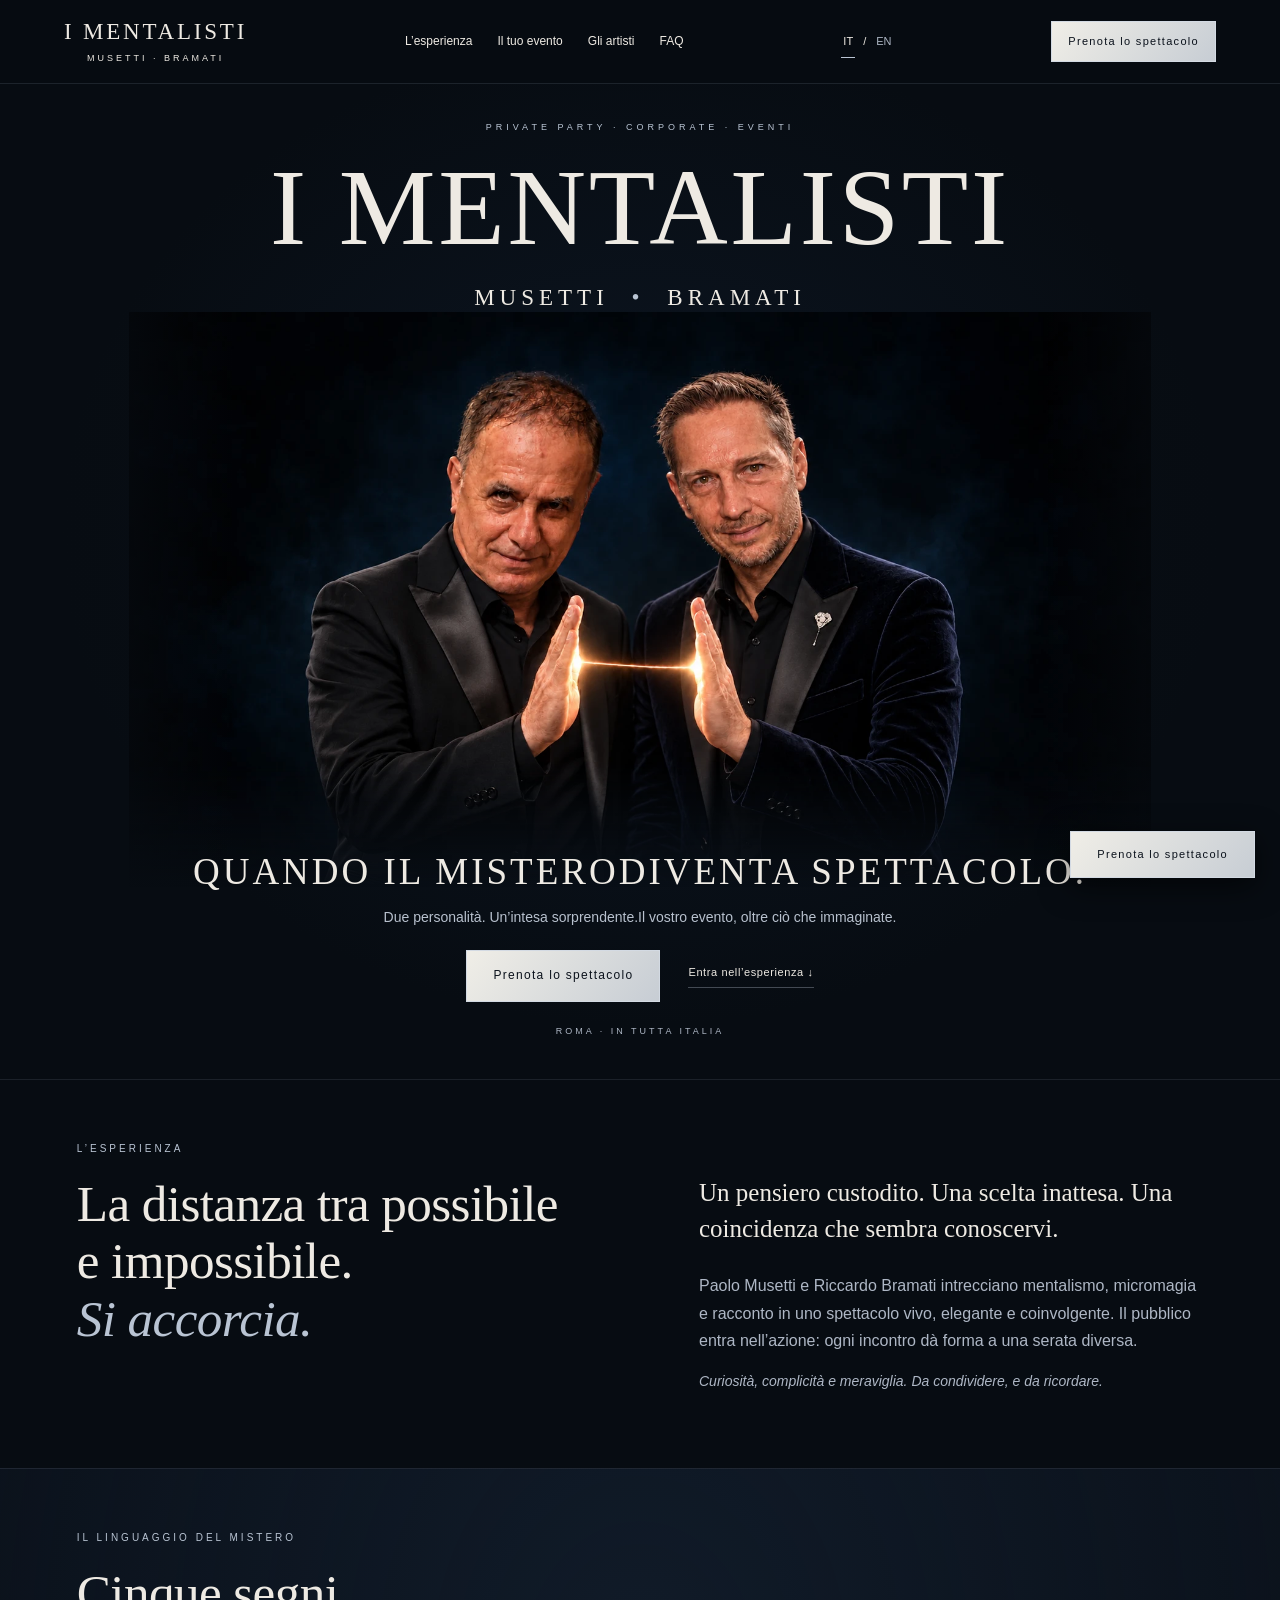
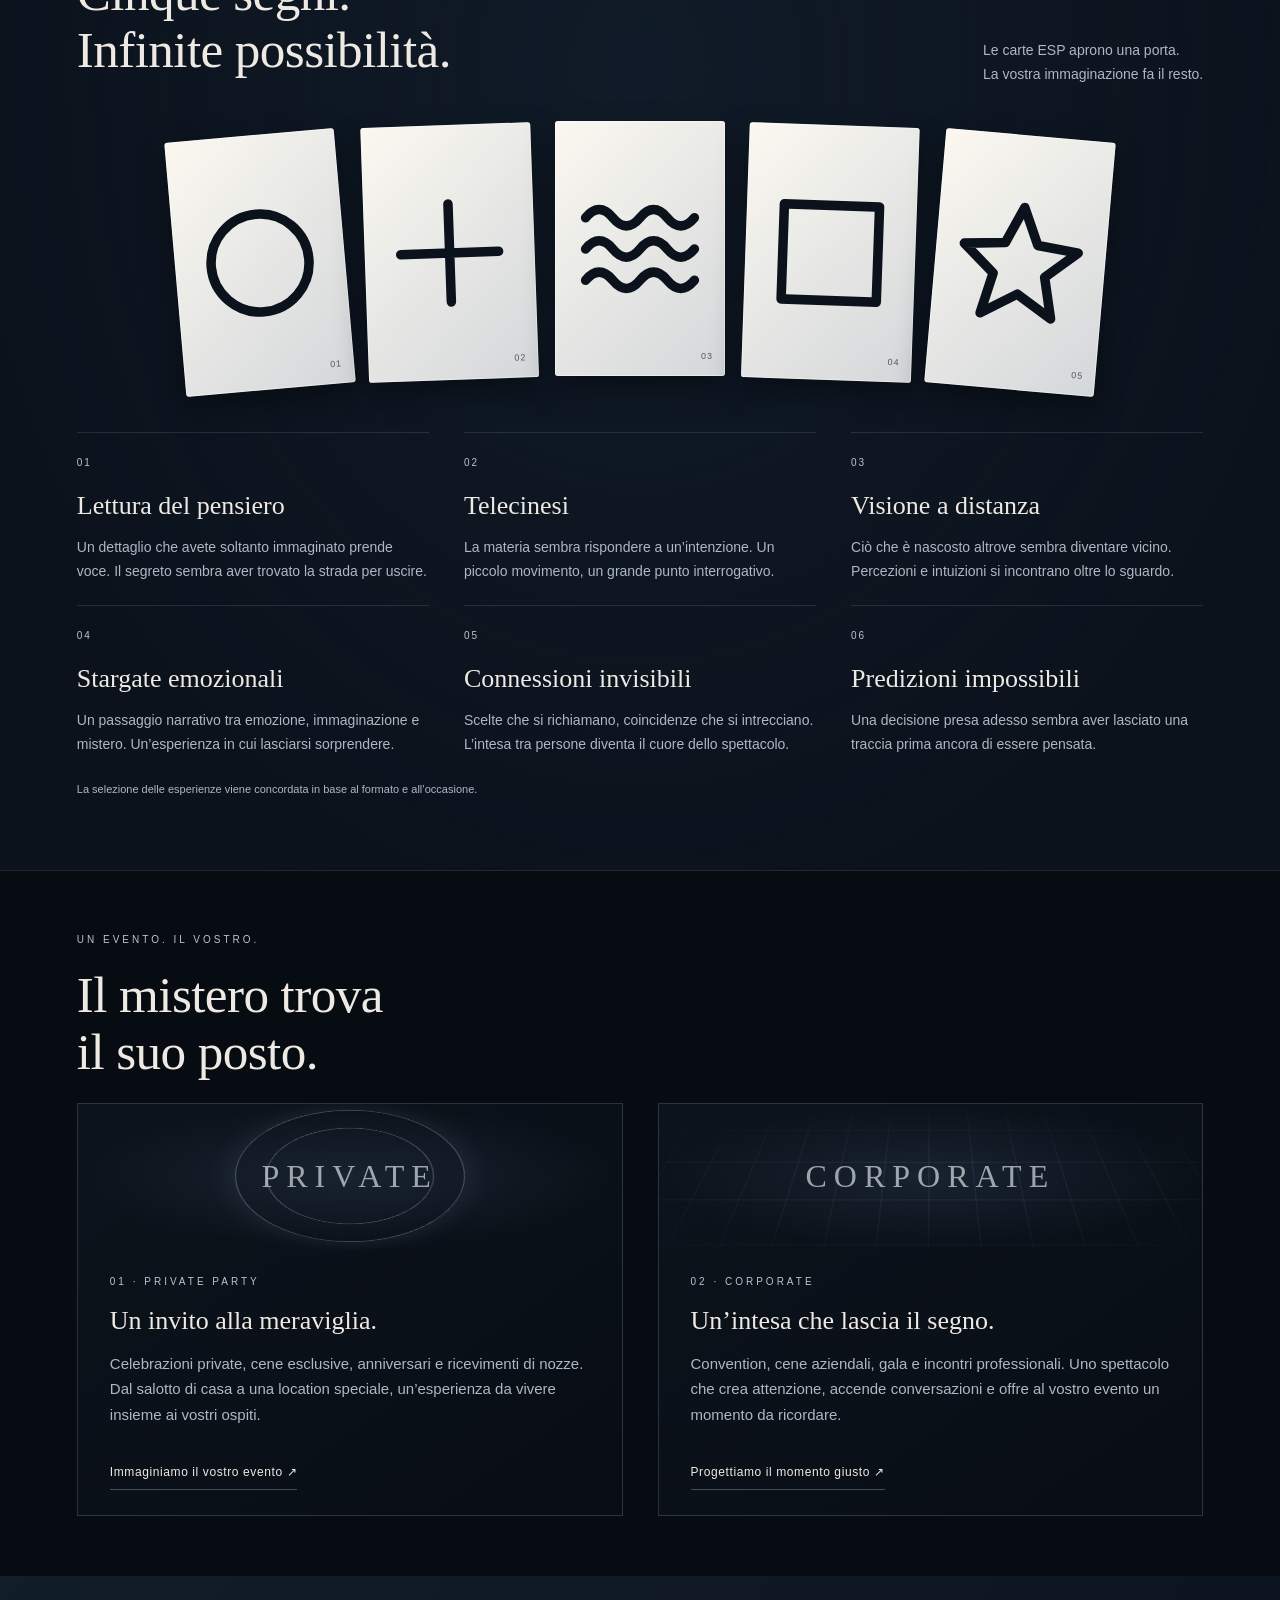
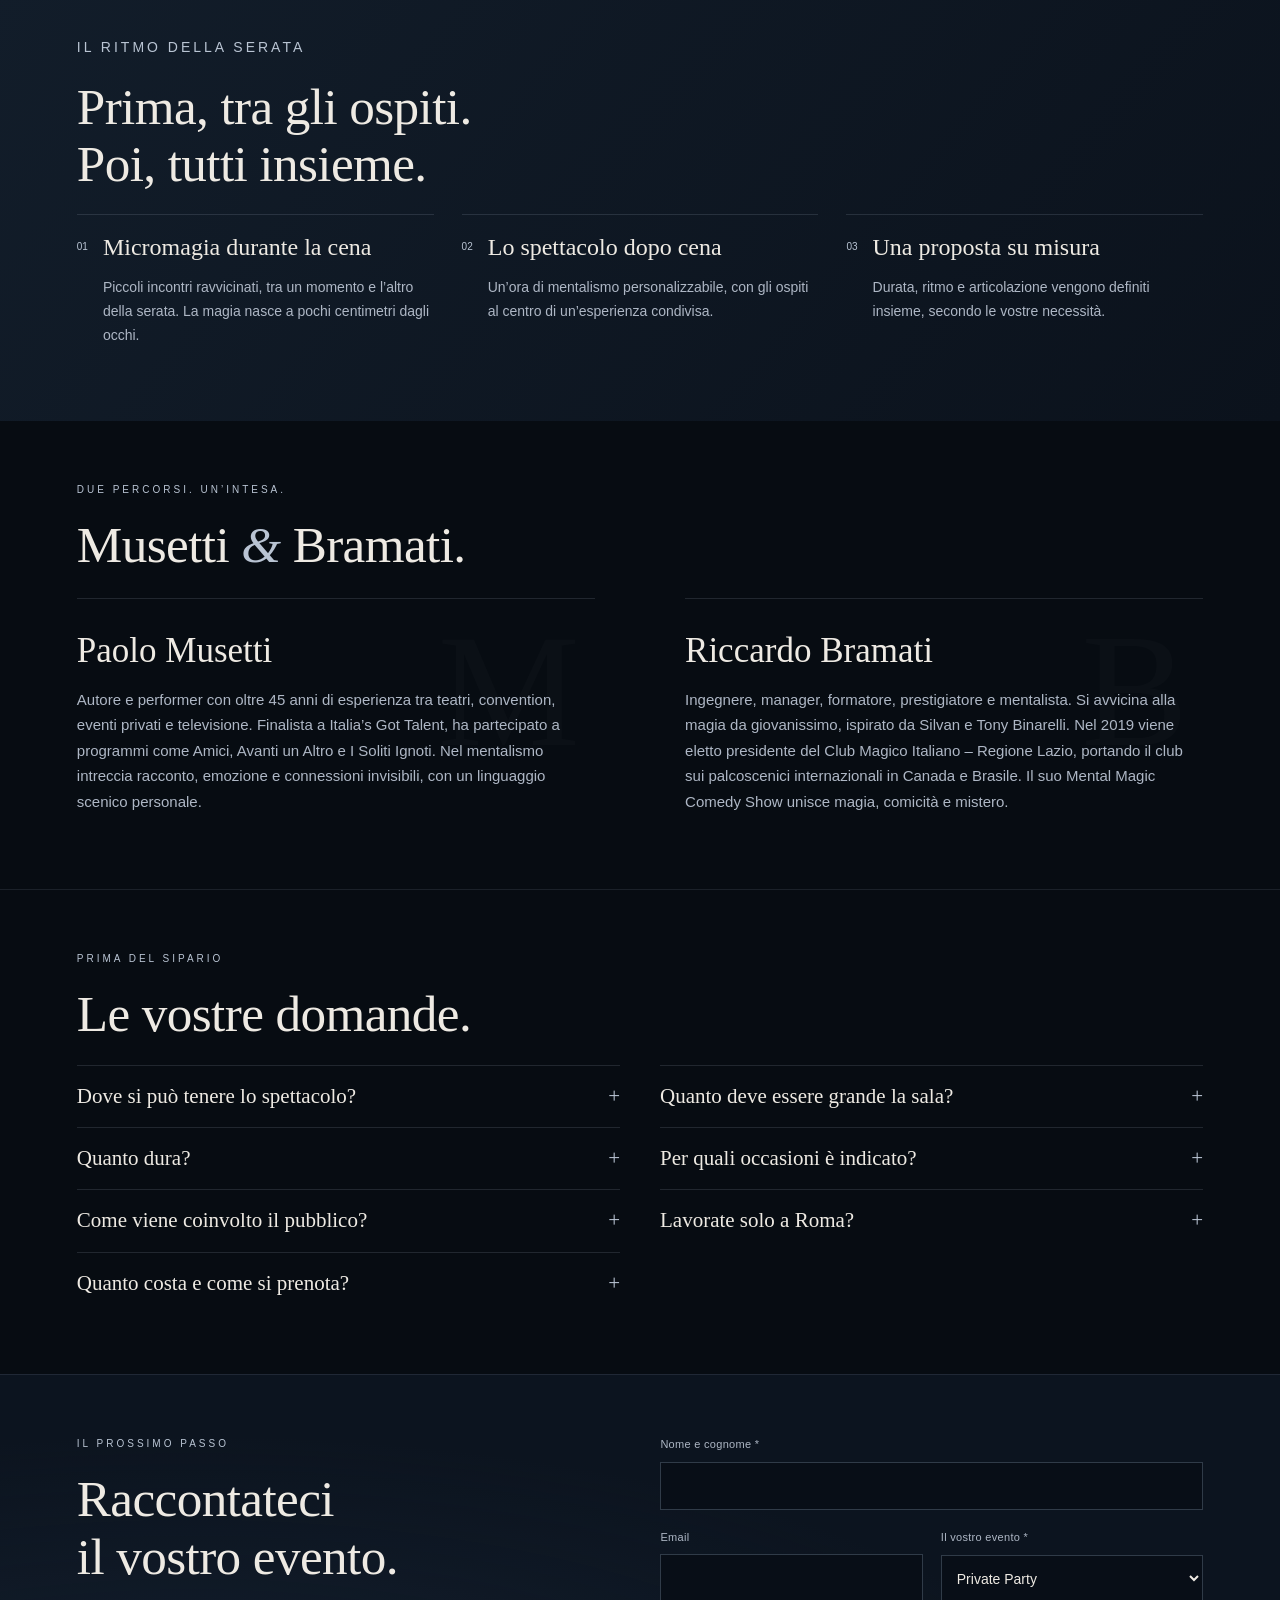
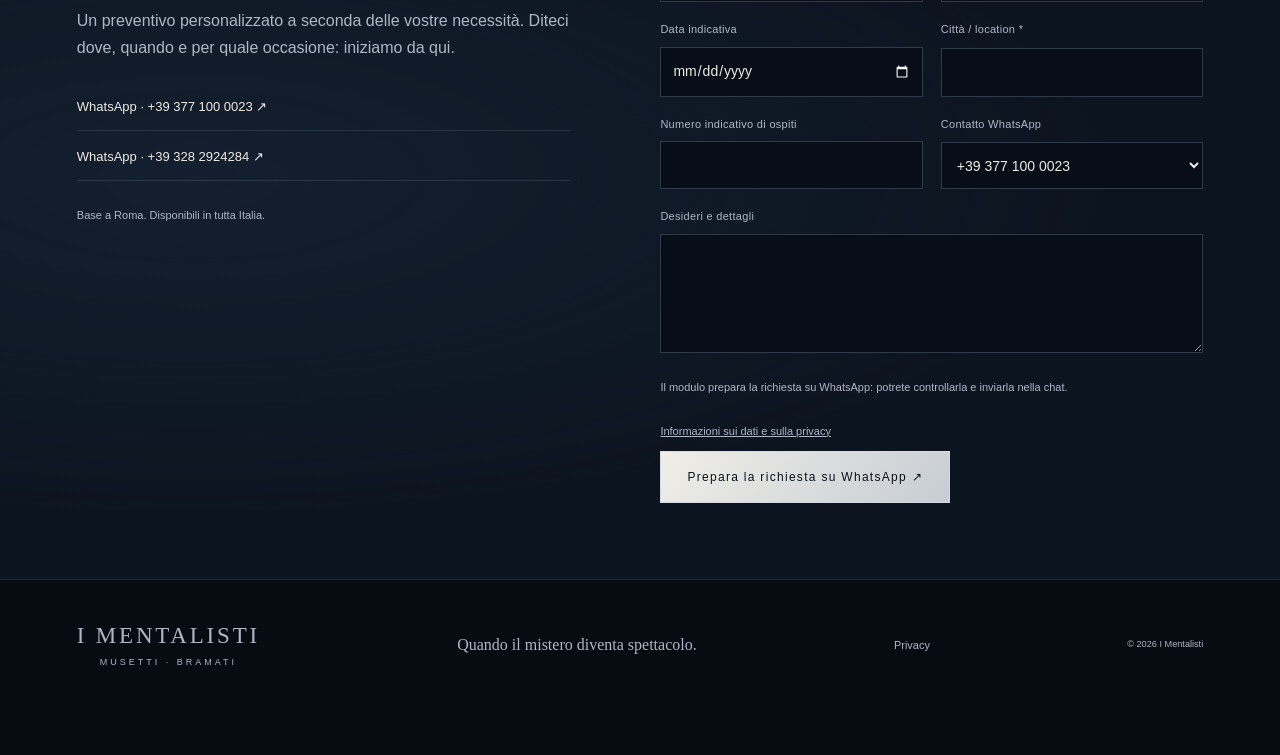
==== commit 17ee0810: "Create centered cinematic hero with mentalist portraits and refined silver styling" ====
--- a/index.html
+++ b/index.html
@@ -1,9 +1,9 @@
 <!doctype html>
-<html lang="it"><head><meta charset="utf-8"><meta name="viewport" content="width=device-width, initial-scale=1"><title>I Mentalisti — Musetti • Bramati | Eventi privati e corporate</title><meta name="description" content="Paolo Musetti e Riccardo Bramati: micromagia durante la cena e un'ora di mentalismo personalizzabile. Private Party e Corporate. Roma e tutta Italia."><meta name="theme-color" content="#080d14"><meta property="og:title" content="I Mentalisti — Quando il mistero diventa spettacolo"><meta property="og:description" content="Musetti • Bramati. Mentalismo per eventi privati e corporate, a Roma e in tutta Italia."><meta property="og:type" content="website"><meta property="og:image" content="https://magopaolo-blip.github.io/i-mentalisti/assets/i-mentalisti.webp"><link rel="stylesheet" href="assets/style.css?v=2"><link rel="icon" href="assets/favicon.svg"><script src="assets/site.js" defer></script></head>
+<html lang="it"><head><meta charset="utf-8"><meta name="viewport" content="width=device-width, initial-scale=1"><title>I Mentalisti — Musetti • Bramati | Eventi privati e corporate</title><meta name="description" content="Paolo Musetti e Riccardo Bramati: micromagia durante la cena e un'ora di mentalismo personalizzabile. Private Party e Corporate. Roma e tutta Italia."><meta name="theme-color" content="#080d14"><meta property="og:title" content="I Mentalisti — Quando il mistero diventa spettacolo"><meta property="og:description" content="Musetti • Bramati. Mentalismo per eventi privati e corporate, a Roma e in tutta Italia."><meta property="og:type" content="website"><meta property="og:image" content="https://magopaolo-blip.github.io/i-mentalisti/assets/hero-mentalisti.webp"><link rel="stylesheet" href="assets/style.css?v=3"><link rel="icon" href="assets/favicon.svg"><script src="assets/site.js" defer></script></head>
 <body><a class="skip" href="#main">Salta al contenuto</a>
 <header><a href="#" class="wordmark">I MENTALISTI<span>MUSETTI · BRAMATI</span></a><nav aria-label="Menu"><a href="#esperienza" data-i="nav1">L’esperienza</a><a href="#occasioni" data-i="nav2">Il tuo evento</a><a href="#artisti" data-i="nav3">Gli artisti</a><a href="#faq">FAQ</a></nav><div class="languages" aria-label="Language"><button type="button" data-lang="it" aria-pressed="true">IT</button><span>/</span><button type="button" data-lang="en" aria-pressed="false">EN</button></div><a class="button small" href="#contatti" data-i="book">Prenota lo spettacolo</a></header>
 <main id="main">
-<section class="hero"><div class="hero-copy"><p class="eyebrow" data-i="heroEye">PRIVATE PARTY · CORPORATE · EVENTI</p><h1>I MENTALISTI</h1><p class="names">MUSETTI <span>•</span> BRAMATI</p><div class="light-rule"></div><h2 data-i="heroTitle">Quando il mistero<br>diventa spettacolo.</h2><p class="lead" data-i="heroLead">Due personalità. Un’intesa sorprendente.<br>Il vostro evento, oltre ciò che immaginate.</p><a class="button" href="#contatti" data-i="book">Prenota lo spettacolo</a><a class="text-link" href="#esperienza" data-i="discover">Entra nell’esperienza ↓</a><p class="hero-note" data-i="where">ROMA · IN TUTTA ITALIA</p></div><div class="poster"><img src="assets/i-mentalisti.webp" width="1024" height="1536" alt="Paolo Musetti e Riccardo Bramati, uniti da un filo di luce tra le mani" fetchpriority="high"></div><div class="hero-index" aria-hidden="true">01 — CONNESSIONI INVISIBILI</div></section>
+<section class="hero hero-cinematic"><div class="hero-identity"><p class="eyebrow" data-i="heroEye">PRIVATE PARTY · CORPORATE · EVENTI</p><h1>I MENTALISTI</h1><p class="names">MUSETTI <span>•</span> BRAMATI</p></div><div class="hero-portrait"><img src="assets/hero-mentalisti.webp" width="1680" height="945" alt="Musetti e Bramati a mezzo busto: un filo luminoso collega i loro palmi" fetchpriority="high"></div><div class="hero-invitation"><h2 data-i="heroTitle">Quando il mistero<br>diventa spettacolo.</h2><p class="lead" data-i="heroLead">Due personalità. Un’intesa sorprendente.<br>Il vostro evento, oltre ciò che immaginate.</p><div class="hero-actions"><a class="button" href="#contatti" data-i="book">Prenota lo spettacolo</a><a class="text-link" href="#esperienza" data-i="discover">Entra nell’esperienza ↓</a></div><p class="hero-note" data-i="where">ROMA · IN TUTTA ITALIA</p></div></section>
 <section class="intro section" id="esperienza"><p class="eyebrow" data-i="introEye">L’ESPERIENZA</p><div class="editorial"><h2 data-i="introTitle">La distanza tra possibile<br>e impossibile.<br><em>Si accorcia.</em></h2><div><p class="large" data-i="introLead">Un pensiero custodito. Una scelta inattesa. Una coincidenza che sembra conoscervi.</p><p data-i="introBody">Paolo Musetti e Riccardo Bramati intrecciano mentalismo, micromagia e racconto in uno spettacolo vivo, elegante e coinvolgente. Il pubblico entra nell’azione: ogni incontro dà forma a una serata diversa.</p><p class="quiet" data-i="introEnd">Curiosità, complicità e meraviglia. Da condividere, e da ricordare.</p></div></div></section>
 <section class="mysteries section"><div class="section-heading"><div><p class="eyebrow" data-i="expEye">IL LINGUAGGIO DEL MISTERO</p><h2 data-i="expTitle">Cinque segni.<br>Infinite possibilità.</h2></div><p data-i="expLead">Le carte ESP aprono una porta.<br>La vostra immaginazione fa il resto.</p></div><div class="esp-cards" aria-hidden="true"><div><svg viewBox="0 0 100 100" xmlns="http://www.w3.org/2000/svg"><circle cx="50" cy="50" r="36"/></svg><small>01</small></div><div><svg viewBox="0 0 100 100" xmlns="http://www.w3.org/2000/svg"><path d="M50 14V86M14 50H86"/></svg><small>02</small></div><div><svg viewBox="0 0 100 100" xmlns="http://www.w3.org/2000/svg"><path d="M10 27Q20 15 30 27T50 27T70 27T90 27M10 50Q20 38 30 50T50 50T70 50T90 50M10 73Q20 61 30 73T50 73T70 73T90 73"/></svg><small>03</small></div><div><svg viewBox="0 0 100 100" xmlns="http://www.w3.org/2000/svg"><rect x="15" y="15" width="70" height="70"/></svg><small>04</small></div><div><svg viewBox="0 0 100 100" xmlns="http://www.w3.org/2000/svg"><path d="M50 9 62 36 92 39 69 59 76 89 50 73 24 89 31 59 8 39 38 36Z"/></svg><small>05</small></div></div><div class="effects"><article><span class="number">01</span><h3 data-i="e1">Lettura del pensiero</h3><p data-i="e1p">Un dettaglio che avete soltanto immaginato prende voce. Il segreto sembra aver trovato la strada per uscire.</p></article><article><span class="number">02</span><h3 data-i="e2">Telecinesi</h3><p data-i="e2p">La materia sembra rispondere a un’intenzione. Un piccolo movimento, un grande punto interrogativo.</p></article><article><span class="number">03</span><h3 data-i="e3">Visione a distanza</h3><p data-i="e3p">Ciò che è nascosto altrove sembra diventare vicino. Percezioni e intuizioni si incontrano oltre lo sguardo.</p></article><article><span class="number">04</span><h3 data-i="e4">Stargate emozionali</h3><p data-i="e4p">Un passaggio narrativo tra emozione, immaginazione e mistero. Un’esperienza in cui lasciarsi sorprendere.</p></article><article><span class="number">05</span><h3 data-i="e5">Connessioni invisibili</h3><p data-i="e5p">Scelte che si richiamano, coincidenze che si intrecciano. L’intesa tra persone diventa il cuore dello spettacolo.</p></article><article><span class="number">06</span><h3 data-i="e6">Predizioni impossibili</h3><p data-i="e6p">Una decisione presa adesso sembra aver lasciato una traccia prima ancora di essere pensata.</p></article></div><p class="fine" data-i="repertoire">La selezione delle esperienze viene concordata in base al formato e all’occasione.</p></section>
 <section class="section" id="occasioni"><p class="eyebrow" data-i="eventEye">UN EVENTO. IL VOSTRO.</p><h2 class="event-heading" data-i="eventTitle">Il mistero trova<br>il suo posto.</h2><div class="formats"><article class="format private"><div class="format-art" aria-hidden="true"><div class="orbit"></div><span>PRIVATE</span></div><p class="eyebrow">01 · PRIVATE PARTY</p><h3 data-i="privateTitle">Un invito alla meraviglia.</h3><p data-i="privateBody">Celebrazioni private, cene esclusive, anniversari e ricevimenti di nozze. Dal salotto di casa a una location speciale, un’esperienza da vivere insieme ai vostri ospiti.</p><a class="text-link" href="#contatti" data-format="Private Party" data-i="privateCta">Immaginiamo il vostro evento ↗</a></article><article class="format corporate"><div class="format-art" aria-hidden="true"><div class="grid-art"></div><span>CORPORATE</span></div><p class="eyebrow">02 · CORPORATE</p><h3 data-i="corporateTitle">Un’intesa che lascia il segno.</h3><p data-i="corporateBody">Convention, cene aziendali, gala e incontri professionali. Uno spettacolo che crea attenzione, accende conversazioni e offre al vostro evento un momento da ricordare.</p><a class="text-link" href="#contatti" data-format="Corporate" data-i="corporateCta">Progettiamo il momento giusto ↗</a></article></div></section>
--- a/assets/style.css
+++ b/assets/style.css
@@ -8,3 +8,8 @@
 header{height:84px}.hero{min-height:640px}.hero-copy{padding-top:55px;padding-bottom:60px}.poster{padding-top:22px;padding-bottom:24px}.poster img{max-height:650px}.section{padding-top:60px;padding-bottom:60px}.eyebrow{margin-bottom:18px}.section h2{margin-bottom:22px}.hero-note{margin-top:28px}.light-rule{margin-top:26px;margin-bottom:26px}.editorial{gap:6%}.esp-cards{gap:20px;margin:35px auto 42px}.esp-cards>div{width:170px;background:linear-gradient(125deg,#fffdf6,#e0ddd4);color:#080d14}.esp-cards svg{display:block;width:80%;height:auto;aspect-ratio:1;overflow:visible;fill:none;stroke:currentColor;stroke-width:7;stroke-linecap:round;stroke-linejoin:round}.effects{gap:22px 35px}.effects article{padding-top:14px}.effects p{margin-top:10px;margin-bottom:0}.mysteries>.fine{margin-top:24px}.format-art{height:145px;margin-bottom:24px}.format{padding-bottom:25px}.bios{margin-top:24px}.bios article{padding-top:16px}.journey{display:block}.journey-steps{display:grid;grid-template-columns:repeat(3,1fr);gap:28px}.journey-steps article{gap:15px;padding:18px 0 0}.faq{display:block}.faq-list{display:grid;grid-template-columns:1fr 1fr;column-gap:40px;align-items:start}details{padding:16px 0}.faq-list details:last-child{border-bottom:0}footer{padding-top:35px;padding-bottom:80px}
 @media(max-width:1000px){.esp-cards>div{width:150px}.section{padding-top:48px;padding-bottom:48px}}
 @media(max-width:760px){header{height:78px}.hero{min-height:0}.hero-copy{padding-top:8px;padding-bottom:35px}.poster{padding:18px 13% 0}.poster img{max-height:530px}.section{padding-top:38px;padding-bottom:38px}.section h2{margin-bottom:18px}.esp-cards{gap:8px;margin:28px 0 34px}.esp-cards>div{width:calc((100% - 32px)/5)}.esp-cards svg{width:84%;stroke-width:8}.journey-steps{grid-template-columns:1fr;gap:5px}.faq-list{grid-template-columns:1fr}.formats,.bios{gap:22px}.format-art{height:125px}.hero-note{margin-top:22px}.editorial{gap:12px}}
+
+/* Cinematic identity: centred portraits, silver typography, satin tones */
+:root{--gold:#b9c4d3;--pearl:#eeeae3;--muted:#aeb7c5;--line:#bccadd25}
+body{background:#070c12}header{background:#070c12f2;border-bottom:1px solid #b8c8db20}.wordmark{letter-spacing:2.8px}.button{background:linear-gradient(130deg,#f0eee7,#c7cdd4);border-color:#d3dae3;color:#0b121c;letter-spacing:1.3px}.button:hover{background:#fff;color:#080d14;border-color:#fff}.text-link{border-color:#b9c4d355}.hero-cinematic{display:flex;flex-direction:column;align-items:center;min-height:0;max-width:none;text-align:center;overflow:hidden;background:radial-gradient(ellipse at 50% 45%,#14233870,transparent 64%),#070c12;padding:36px 0 40px}.hero-identity{position:relative;z-index:2;width:100%;padding:0 20px}.hero-identity .eyebrow{font-size:9px;letter-spacing:4px;margin:0 0 22px}.hero-cinematic h1{font:clamp(52px,8.5vw,118px)/.94 var(--serif);font-weight:400;letter-spacing:.025em;white-space:normal;margin:0;color:#eeeae3}.hero-cinematic .names{font-family:var(--serif);font-size:clamp(16px,2vw,23px);letter-spacing:5px;margin:18px 0 0}.hero-cinematic .names span{color:#b9c4d3;padding:0 12px}.hero-portrait{width:min(100%,1160px);margin:-5px auto 0;position:relative;line-height:0}.hero-portrait img{display:block;width:100%;height:auto;max-height:575px;object-fit:contain;margin:0 auto;mask-image:linear-gradient(black 78%,transparent 100%)}.hero-portrait:after{content:'';position:absolute;inset:0;pointer-events:none;background:linear-gradient(90deg,#070c12,transparent 15%,transparent 85%,#070c12)}.hero-invitation{position:relative;z-index:2;margin-top:-38px;padding:0 24px;width:100%;max-width:1000px}.hero-cinematic h2{font:clamp(24px,3vw,37px)/1.22 var(--serif);text-transform:uppercase;letter-spacing:3px;margin:0 0 12px}.hero-cinematic h2 br{display:none}.hero-cinematic .lead{font-size:14px;line-height:1.7;margin:0 0 20px;color:#b8c1ce}.hero-cinematic .lead br{display:none}.hero-actions{display:flex;justify-content:center;align-items:center;gap:28px}.hero-cinematic .text-link{margin:0;font-size:11px;display:inline-block}.hero-cinematic .hero-note{font-size:9px;letter-spacing:3px;margin:22px 0 0}.section h2{letter-spacing:-.6px}.eyebrow{letter-spacing:3px;font-weight:400}.section{border-color:#bccadd1c}.mysteries{background:radial-gradient(ellipse at 50% 20%,#17263870,transparent 75%),#0b121c}.esp-cards>div{background:linear-gradient(135deg,#faf8f0,#d4d7da);box-shadow:0 12px 30px #0006,inset 0 0 0 1px #fff6;border-radius:3px;color:#0b121b}.esp-cards small{color:#4e5967}.format{background:linear-gradient(145deg,#18233255,#090f1640);border-color:#b6c4d333}.format-art{background:radial-gradient(ellipse,#2b3d5366,transparent 70%)}.format-art>span{font-size:32px;letter-spacing:7px;color:#e4e8edaa}.orbit,.orbit:after{border-color:#b9c4d366}.orbit{box-shadow:0 0 32px #afc8e51a}.journey{background:linear-gradient(130deg,#121d2a,#0b121c)}.contact{background:radial-gradient(ellipse at 15% 50%,#1b2b3f80,transparent 60%),#0c141f}.floating-book{box-shadow:0 8px 30px #0009}
+@media(max-width:760px){.hero-cinematic{display:flex;padding:26px 0 32px}.hero-identity{padding:0 16px}.hero-identity .eyebrow{font-size:8px;letter-spacing:2px;margin-bottom:20px}.hero-cinematic h1{font-size:clamp(38px,9.2vw,66px);letter-spacing:.015em}.hero-cinematic .names{font-size:15px;letter-spacing:3.5px;margin-top:12px}.hero-portrait{width:130%;max-width:none;margin:4px -15% 0}.hero-portrait img{max-height:none;mask-image:linear-gradient(black 77%,transparent)}.hero-invitation{margin-top:-12px;padding:0 22px}.hero-cinematic h2{font-size:23px;letter-spacing:1.6px;line-height:1.3}.hero-cinematic h2 br{display:initial}.hero-cinematic .lead{font-size:13px;margin-bottom:18px}.hero-actions{gap:15px;flex-direction:column}.hero-actions .button{min-height:48px}.hero-cinematic .hero-note{margin-top:18px}.format-art>span{font-size:27px;letter-spacing:5px}}
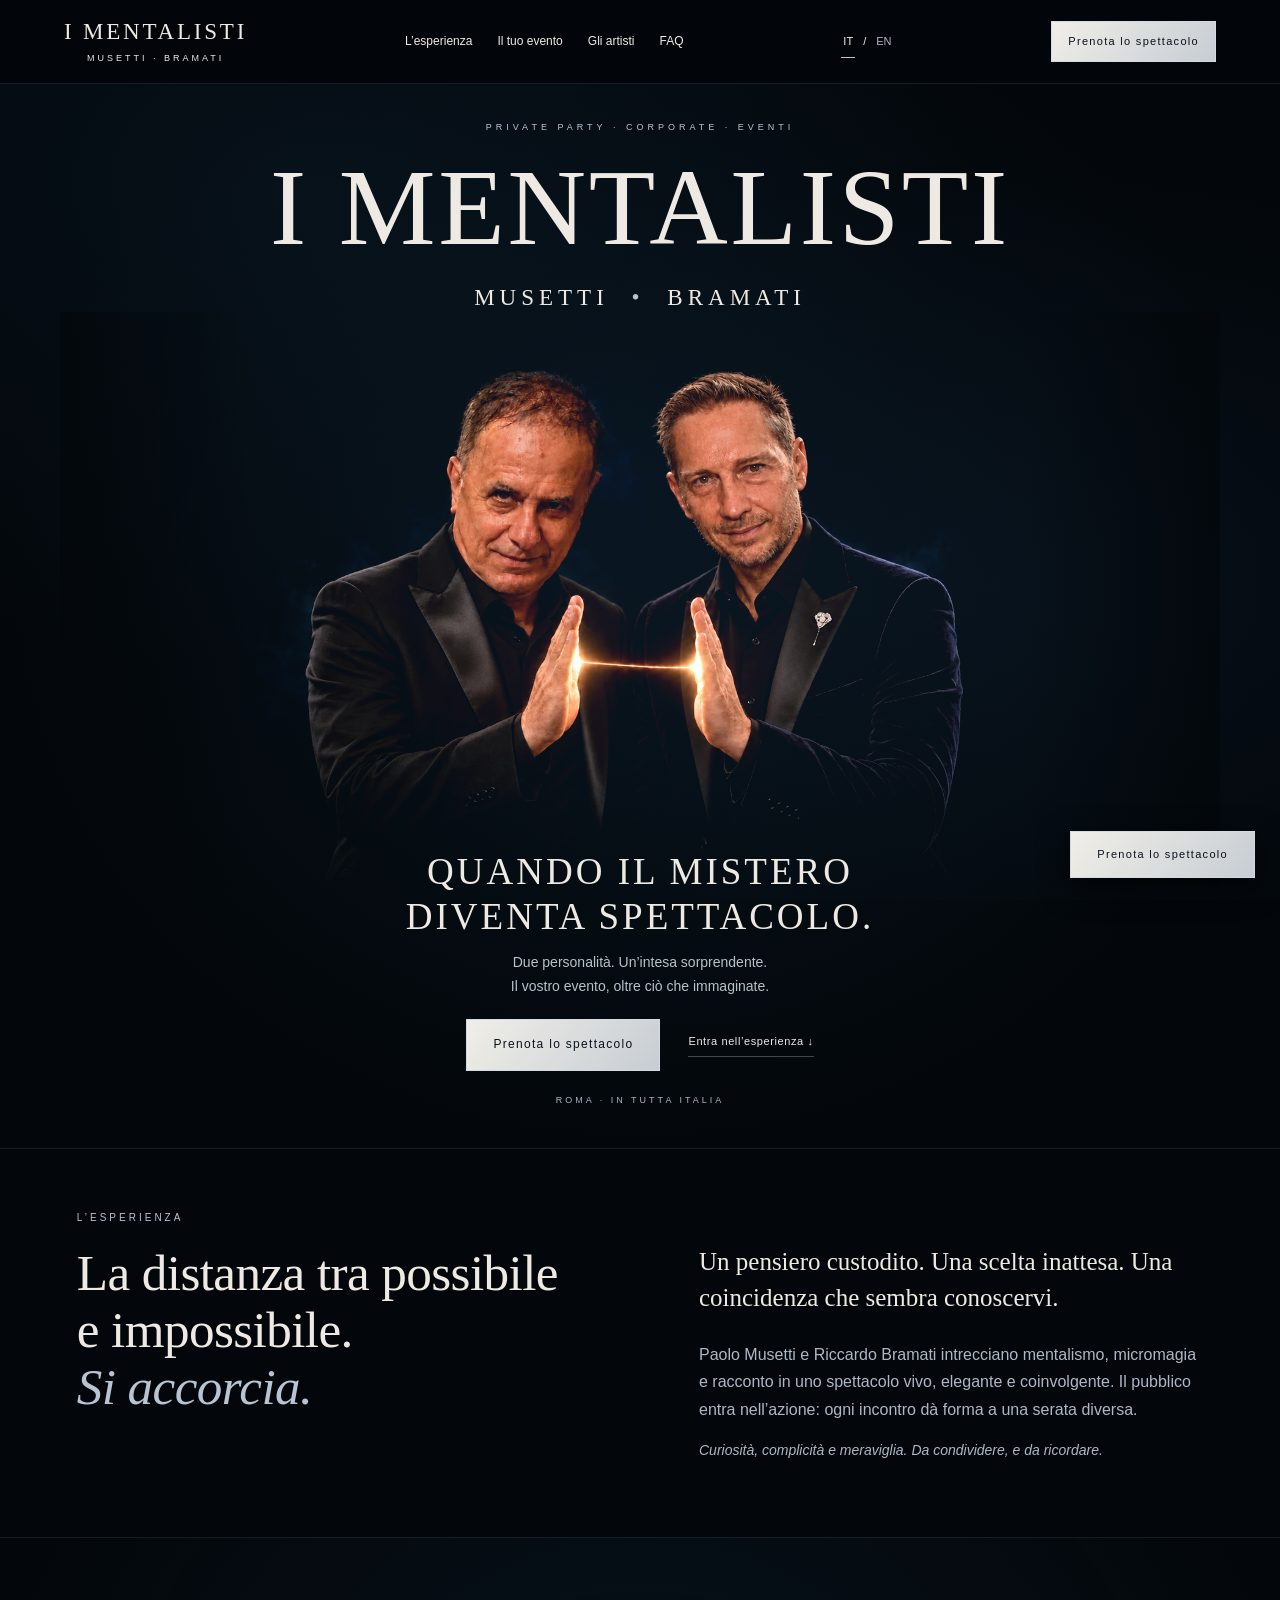
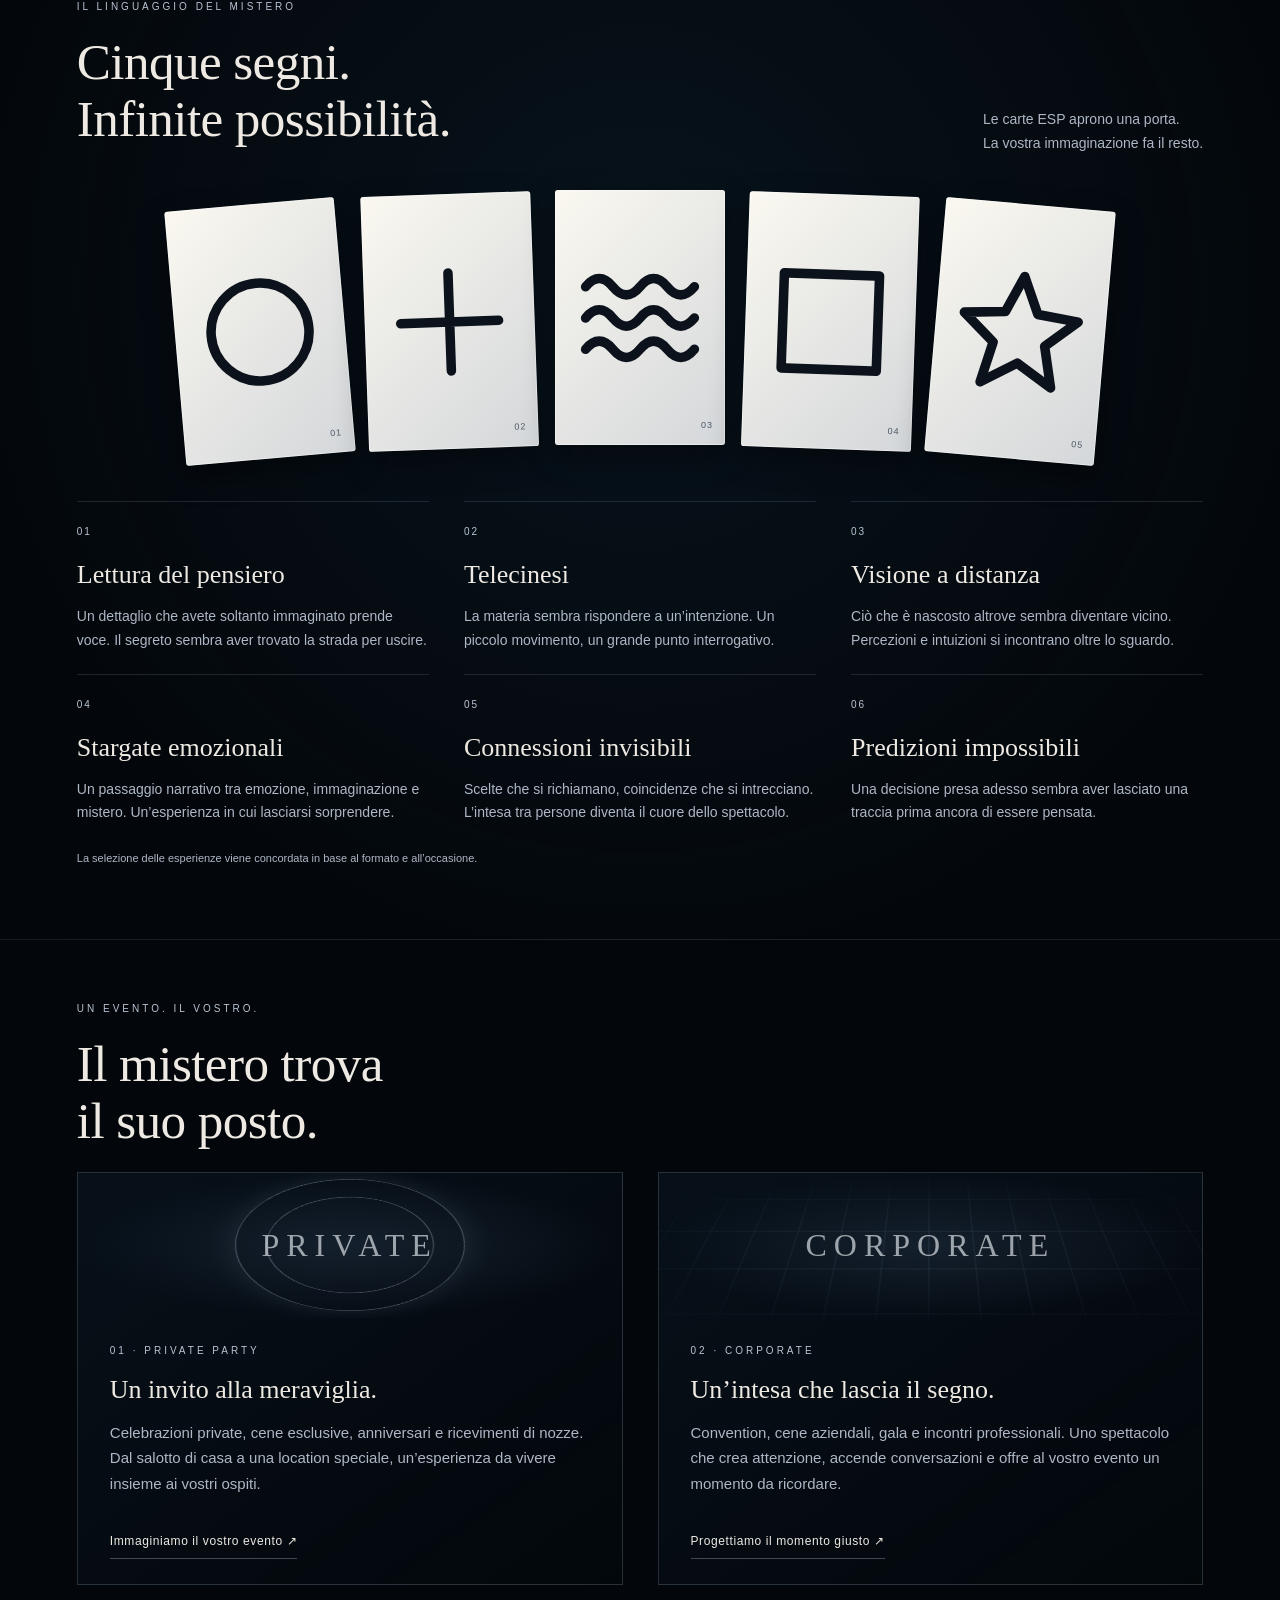
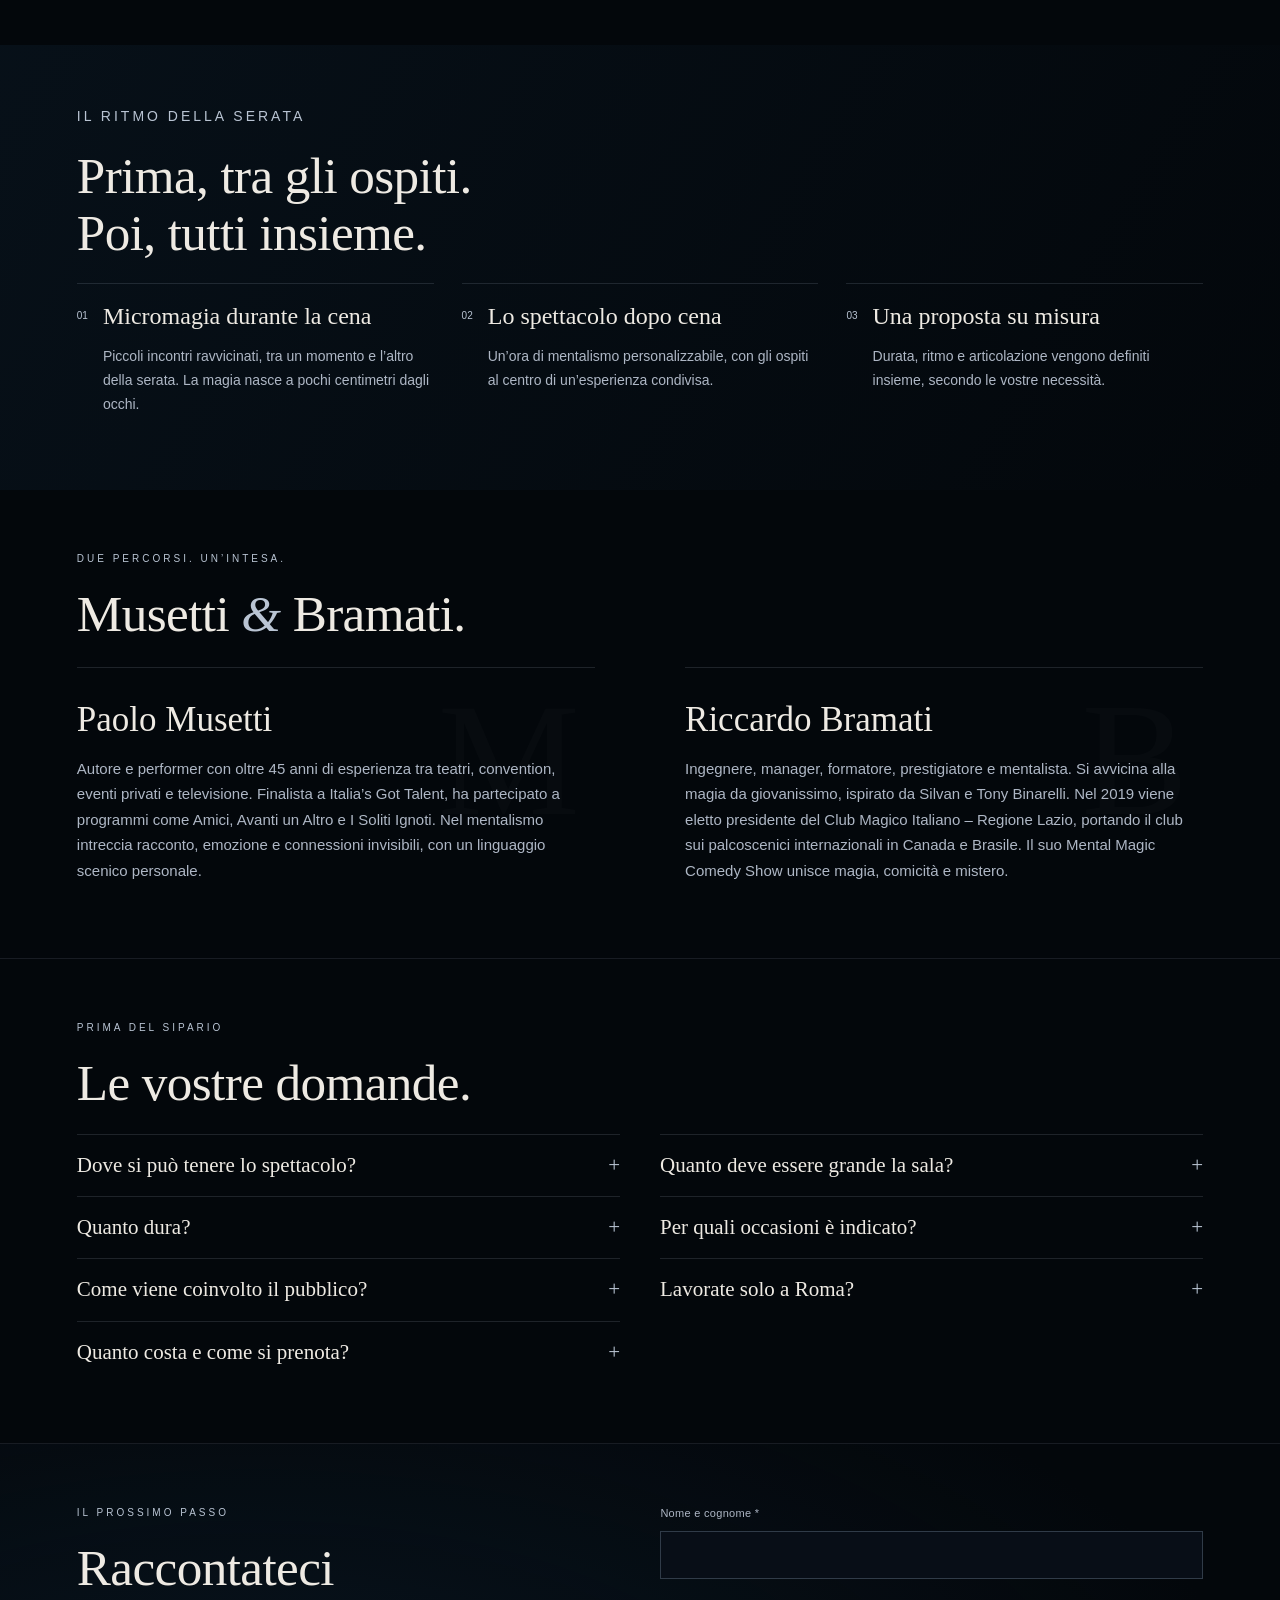
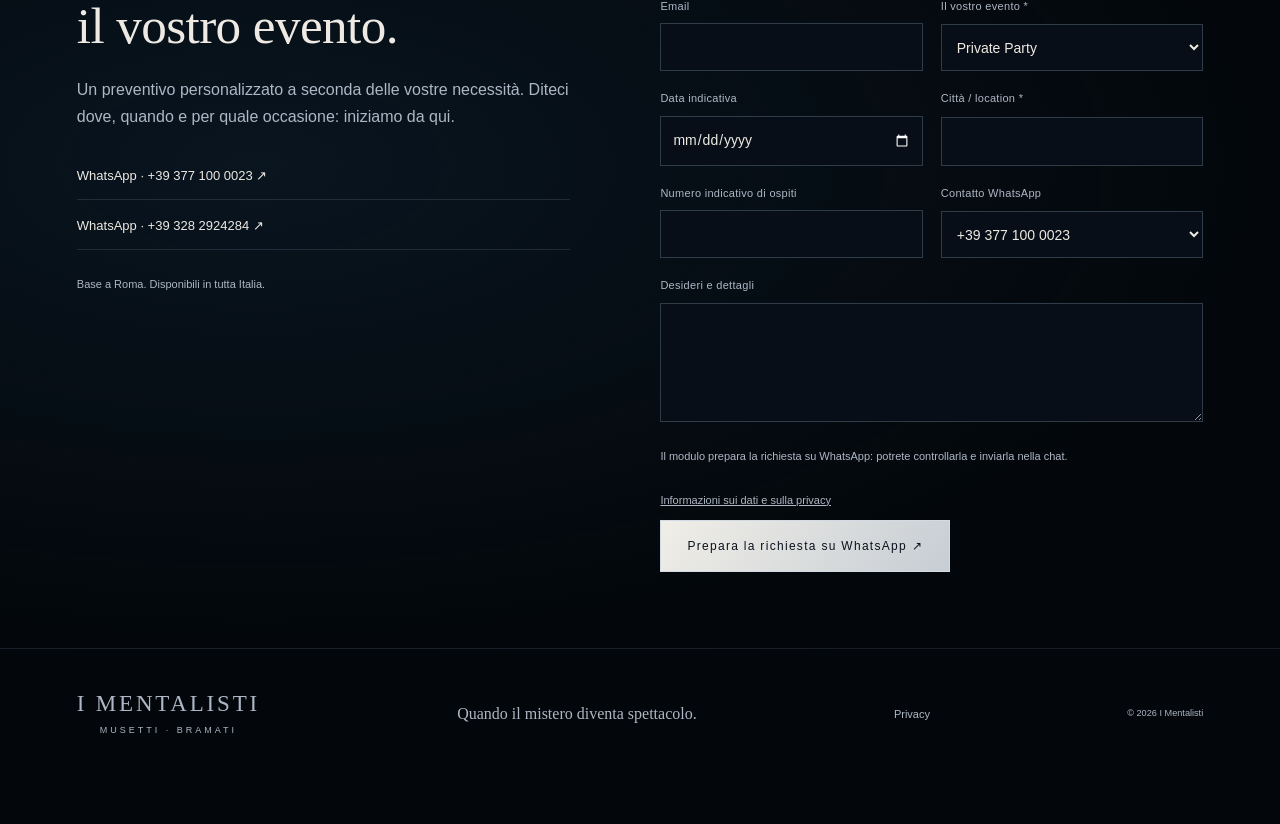
==== commit aa085ce4: "Refresh photographic background stylesheet for all visitors" ====
--- a/index.html
+++ b/index.html
@@ -1,9 +1,9 @@
 <!doctype html>
-<html lang="it"><head><meta charset="utf-8"><meta name="viewport" content="width=device-width, initial-scale=1"><title>I Mentalisti — Musetti • Bramati | Eventi privati e corporate</title><meta name="description" content="Paolo Musetti e Riccardo Bramati: micromagia durante la cena e un'ora di mentalismo personalizzabile. Private Party e Corporate. Roma e tutta Italia."><meta name="theme-color" content="#080d14"><meta property="og:title" content="I Mentalisti — Quando il mistero diventa spettacolo"><meta property="og:description" content="Musetti • Bramati. Mentalismo per eventi privati e corporate, a Roma e in tutta Italia."><meta property="og:type" content="website"><meta property="og:image" content="https://magopaolo-blip.github.io/i-mentalisti/assets/hero-mentalisti.webp"><link rel="stylesheet" href="assets/style.css?v=3"><link rel="icon" href="assets/favicon.svg"><script src="assets/site.js" defer></script></head>
+<html lang="it"><head><meta charset="utf-8"><meta name="viewport" content="width=device-width, initial-scale=1"><title>I Mentalisti — Musetti • Bramati | Eventi privati e corporate</title><meta name="description" content="Paolo Musetti e Riccardo Bramati: micromagia durante la cena e un'ora di mentalismo personalizzabile. Private Party e Corporate. Roma e tutta Italia."><meta name="theme-color" content="#080d14"><meta property="og:title" content="I Mentalisti — Quando il mistero diventa spettacolo"><meta property="og:description" content="Musetti • Bramati. Mentalismo per eventi privati e corporate, a Roma e in tutta Italia."><meta property="og:type" content="website"><meta property="og:image" content="https://magopaolo-blip.github.io/i-mentalisti/assets/hero-mentalisti.webp"><link rel="stylesheet" href="assets/style.css?v=4"><link rel="icon" href="assets/favicon.svg"><script src="assets/site.js" defer></script></head>
 <body><a class="skip" href="#main">Salta al contenuto</a>
 <header><a href="#" class="wordmark">I MENTALISTI<span>MUSETTI · BRAMATI</span></a><nav aria-label="Menu"><a href="#esperienza" data-i="nav1">L’esperienza</a><a href="#occasioni" data-i="nav2">Il tuo evento</a><a href="#artisti" data-i="nav3">Gli artisti</a><a href="#faq">FAQ</a></nav><div class="languages" aria-label="Language"><button type="button" data-lang="it" aria-pressed="true">IT</button><span>/</span><button type="button" data-lang="en" aria-pressed="false">EN</button></div><a class="button small" href="#contatti" data-i="book">Prenota lo spettacolo</a></header>
 <main id="main">
-<section class="hero hero-cinematic"><div class="hero-identity"><p class="eyebrow" data-i="heroEye">PRIVATE PARTY · CORPORATE · EVENTI</p><h1>I MENTALISTI</h1><p class="names">MUSETTI <span>•</span> BRAMATI</p></div><div class="hero-portrait"><img src="assets/hero-mentalisti.webp" width="1680" height="945" alt="Musetti e Bramati a mezzo busto: un filo luminoso collega i loro palmi" fetchpriority="high"></div><div class="hero-invitation"><h2 data-i="heroTitle">Quando il mistero<br>diventa spettacolo.</h2><p class="lead" data-i="heroLead">Due personalità. Un’intesa sorprendente.<br>Il vostro evento, oltre ciò che immaginate.</p><div class="hero-actions"><a class="button" href="#contatti" data-i="book">Prenota lo spettacolo</a><a class="text-link" href="#esperienza" data-i="discover">Entra nell’esperienza ↓</a></div><p class="hero-note" data-i="where">ROMA · IN TUTTA ITALIA</p></div></section>
+<section class="hero hero-cinematic"><div class="hero-identity"><p class="eyebrow" data-i="heroEye">PRIVATE PARTY · CORPORATE · EVENTI</p><h1>I MENTALISTI</h1><p class="names">MUSETTI <span>•</span> BRAMATI</p></div><div class="hero-portrait"><img src="assets/hero-mentalisti.webp" width="1680" height="945" alt="Musetti e Bramati a mezzo busto: un filo luminoso collega i loro palmi" fetchpriority="high"></div><div class="hero-invitation"><h2 data-i="heroTitle">Quando il mistero <br>diventa spettacolo.</h2><p class="lead" data-i="heroLead">Due personalità. Un’intesa sorprendente. <br>Il vostro evento, oltre ciò che immaginate.</p><div class="hero-actions"><a class="button" href="#contatti" data-i="book">Prenota lo spettacolo</a><a class="text-link" href="#esperienza" data-i="discover">Entra nell’esperienza ↓</a></div><p class="hero-note" data-i="where">ROMA · IN TUTTA ITALIA</p></div></section>
 <section class="intro section" id="esperienza"><p class="eyebrow" data-i="introEye">L’ESPERIENZA</p><div class="editorial"><h2 data-i="introTitle">La distanza tra possibile<br>e impossibile.<br><em>Si accorcia.</em></h2><div><p class="large" data-i="introLead">Un pensiero custodito. Una scelta inattesa. Una coincidenza che sembra conoscervi.</p><p data-i="introBody">Paolo Musetti e Riccardo Bramati intrecciano mentalismo, micromagia e racconto in uno spettacolo vivo, elegante e coinvolgente. Il pubblico entra nell’azione: ogni incontro dà forma a una serata diversa.</p><p class="quiet" data-i="introEnd">Curiosità, complicità e meraviglia. Da condividere, e da ricordare.</p></div></div></section>
 <section class="mysteries section"><div class="section-heading"><div><p class="eyebrow" data-i="expEye">IL LINGUAGGIO DEL MISTERO</p><h2 data-i="expTitle">Cinque segni.<br>Infinite possibilità.</h2></div><p data-i="expLead">Le carte ESP aprono una porta.<br>La vostra immaginazione fa il resto.</p></div><div class="esp-cards" aria-hidden="true"><div><svg viewBox="0 0 100 100" xmlns="http://www.w3.org/2000/svg"><circle cx="50" cy="50" r="36"/></svg><small>01</small></div><div><svg viewBox="0 0 100 100" xmlns="http://www.w3.org/2000/svg"><path d="M50 14V86M14 50H86"/></svg><small>02</small></div><div><svg viewBox="0 0 100 100" xmlns="http://www.w3.org/2000/svg"><path d="M10 27Q20 15 30 27T50 27T70 27T90 27M10 50Q20 38 30 50T50 50T70 50T90 50M10 73Q20 61 30 73T50 73T70 73T90 73"/></svg><small>03</small></div><div><svg viewBox="0 0 100 100" xmlns="http://www.w3.org/2000/svg"><rect x="15" y="15" width="70" height="70"/></svg><small>04</small></div><div><svg viewBox="0 0 100 100" xmlns="http://www.w3.org/2000/svg"><path d="M50 9 62 36 92 39 69 59 76 89 50 73 24 89 31 59 8 39 38 36Z"/></svg><small>05</small></div></div><div class="effects"><article><span class="number">01</span><h3 data-i="e1">Lettura del pensiero</h3><p data-i="e1p">Un dettaglio che avete soltanto immaginato prende voce. Il segreto sembra aver trovato la strada per uscire.</p></article><article><span class="number">02</span><h3 data-i="e2">Telecinesi</h3><p data-i="e2p">La materia sembra rispondere a un’intenzione. Un piccolo movimento, un grande punto interrogativo.</p></article><article><span class="number">03</span><h3 data-i="e3">Visione a distanza</h3><p data-i="e3p">Ciò che è nascosto altrove sembra diventare vicino. Percezioni e intuizioni si incontrano oltre lo sguardo.</p></article><article><span class="number">04</span><h3 data-i="e4">Stargate emozionali</h3><p data-i="e4p">Un passaggio narrativo tra emozione, immaginazione e mistero. Un’esperienza in cui lasciarsi sorprendere.</p></article><article><span class="number">05</span><h3 data-i="e5">Connessioni invisibili</h3><p data-i="e5p">Scelte che si richiamano, coincidenze che si intrecciano. L’intesa tra persone diventa il cuore dello spettacolo.</p></article><article><span class="number">06</span><h3 data-i="e6">Predizioni impossibili</h3><p data-i="e6p">Una decisione presa adesso sembra aver lasciato una traccia prima ancora di essere pensata.</p></article></div><p class="fine" data-i="repertoire">La selezione delle esperienze viene concordata in base al formato e all’occasione.</p></section>
 <section class="section" id="occasioni"><p class="eyebrow" data-i="eventEye">UN EVENTO. IL VOSTRO.</p><h2 class="event-heading" data-i="eventTitle">Il mistero trova<br>il suo posto.</h2><div class="formats"><article class="format private"><div class="format-art" aria-hidden="true"><div class="orbit"></div><span>PRIVATE</span></div><p class="eyebrow">01 · PRIVATE PARTY</p><h3 data-i="privateTitle">Un invito alla meraviglia.</h3><p data-i="privateBody">Celebrazioni private, cene esclusive, anniversari e ricevimenti di nozze. Dal salotto di casa a una location speciale, un’esperienza da vivere insieme ai vostri ospiti.</p><a class="text-link" href="#contatti" data-format="Private Party" data-i="privateCta">Immaginiamo il vostro evento ↗</a></article><article class="format corporate"><div class="format-art" aria-hidden="true"><div class="grid-art"></div><span>CORPORATE</span></div><p class="eyebrow">02 · CORPORATE</p><h3 data-i="corporateTitle">Un’intesa che lascia il segno.</h3><p data-i="corporateBody">Convention, cene aziendali, gala e incontri professionali. Uno spettacolo che crea attenzione, accende conversazioni e offre al vostro evento un momento da ricordare.</p><a class="text-link" href="#contatti" data-format="Corporate" data-i="corporateCta">Progettiamo il momento giusto ↗</a></article></div></section>
--- a/assets/style.css
+++ b/assets/style.css
@@ -13,3 +13,11 @@
 :root{--gold:#b9c4d3;--pearl:#eeeae3;--muted:#aeb7c5;--line:#bccadd25}
 body{background:#070c12}header{background:#070c12f2;border-bottom:1px solid #b8c8db20}.wordmark{letter-spacing:2.8px}.button{background:linear-gradient(130deg,#f0eee7,#c7cdd4);border-color:#d3dae3;color:#0b121c;letter-spacing:1.3px}.button:hover{background:#fff;color:#080d14;border-color:#fff}.text-link{border-color:#b9c4d355}.hero-cinematic{display:flex;flex-direction:column;align-items:center;min-height:0;max-width:none;text-align:center;overflow:hidden;background:radial-gradient(ellipse at 50% 45%,#14233870,transparent 64%),#070c12;padding:36px 0 40px}.hero-identity{position:relative;z-index:2;width:100%;padding:0 20px}.hero-identity .eyebrow{font-size:9px;letter-spacing:4px;margin:0 0 22px}.hero-cinematic h1{font:clamp(52px,8.5vw,118px)/.94 var(--serif);font-weight:400;letter-spacing:.025em;white-space:normal;margin:0;color:#eeeae3}.hero-cinematic .names{font-family:var(--serif);font-size:clamp(16px,2vw,23px);letter-spacing:5px;margin:18px 0 0}.hero-cinematic .names span{color:#b9c4d3;padding:0 12px}.hero-portrait{width:min(100%,1160px);margin:-5px auto 0;position:relative;line-height:0}.hero-portrait img{display:block;width:100%;height:auto;max-height:575px;object-fit:contain;margin:0 auto;mask-image:linear-gradient(black 78%,transparent 100%)}.hero-portrait:after{content:'';position:absolute;inset:0;pointer-events:none;background:linear-gradient(90deg,#070c12,transparent 15%,transparent 85%,#070c12)}.hero-invitation{position:relative;z-index:2;margin-top:-38px;padding:0 24px;width:100%;max-width:1000px}.hero-cinematic h2{font:clamp(24px,3vw,37px)/1.22 var(--serif);text-transform:uppercase;letter-spacing:3px;margin:0 0 12px}.hero-cinematic h2 br{display:none}.hero-cinematic .lead{font-size:14px;line-height:1.7;margin:0 0 20px;color:#b8c1ce}.hero-cinematic .lead br{display:none}.hero-actions{display:flex;justify-content:center;align-items:center;gap:28px}.hero-cinematic .text-link{margin:0;font-size:11px;display:inline-block}.hero-cinematic .hero-note{font-size:9px;letter-spacing:3px;margin:22px 0 0}.section h2{letter-spacing:-.6px}.eyebrow{letter-spacing:3px;font-weight:400}.section{border-color:#bccadd1c}.mysteries{background:radial-gradient(ellipse at 50% 20%,#17263870,transparent 75%),#0b121c}.esp-cards>div{background:linear-gradient(135deg,#faf8f0,#d4d7da);box-shadow:0 12px 30px #0006,inset 0 0 0 1px #fff6;border-radius:3px;color:#0b121b}.esp-cards small{color:#4e5967}.format{background:linear-gradient(145deg,#18233255,#090f1640);border-color:#b6c4d333}.format-art{background:radial-gradient(ellipse,#2b3d5366,transparent 70%)}.format-art>span{font-size:32px;letter-spacing:7px;color:#e4e8edaa}.orbit,.orbit:after{border-color:#b9c4d366}.orbit{box-shadow:0 0 32px #afc8e51a}.journey{background:linear-gradient(130deg,#121d2a,#0b121c)}.contact{background:radial-gradient(ellipse at 15% 50%,#1b2b3f80,transparent 60%),#0c141f}.floating-book{box-shadow:0 8px 30px #0009}
 @media(max-width:760px){.hero-cinematic{display:flex;padding:26px 0 32px}.hero-identity{padding:0 16px}.hero-identity .eyebrow{font-size:8px;letter-spacing:2px;margin-bottom:20px}.hero-cinematic h1{font-size:clamp(38px,9.2vw,66px);letter-spacing:.015em}.hero-cinematic .names{font-size:15px;letter-spacing:3.5px;margin-top:12px}.hero-portrait{width:130%;max-width:none;margin:4px -15% 0}.hero-portrait img{max-height:none;mask-image:linear-gradient(black 77%,transparent)}.hero-invitation{margin-top:-12px;padding:0 22px}.hero-cinematic h2{font-size:23px;letter-spacing:1.6px;line-height:1.3}.hero-cinematic h2 br{display:initial}.hero-cinematic .lead{font-size:13px;margin-bottom:18px}.hero-actions{gap:15px;flex-direction:column}.hero-actions .button{min-height:48px}.hero-cinematic .hero-note{margin-top:18px}.format-art>span{font-size:27px;letter-spacing:5px}}
+
+.hero-cinematic h2 br,.hero-cinematic .lead br{display:initial}
+
+/* Continuous photographic backdrop */
+:root{--ink:#03070b;--panel:#0b1520}
+body{background-color:#03070b;background-image:radial-gradient(ellipse at 22% 20%,#0b1c2a70,transparent 48%),radial-gradient(ellipse at 80% 65%,#0c1c2c60,transparent 50%);background-attachment:fixed;color:var(--pearl)}
+header{background:#03070bf0}.hero-cinematic{background:radial-gradient(ellipse at 50% 45%,#10283a60,transparent 70%),transparent}.hero-portrait{isolation:auto}.hero-portrait img{mix-blend-mode:lighten;mask-image:linear-gradient(to bottom,transparent 0%,#000 8%,#000 76%,transparent 100%)}.hero-portrait:after{background:linear-gradient(90deg,#03070b,transparent 17%,transparent 83%,#03070b);opacity:.75}.hero-identity,.hero-invitation{background:transparent}.intro,.artists,.faq{background:transparent}.mysteries{background:radial-gradient(ellipse at 50% 35%,#10263765,transparent 75%)}.journey{background:linear-gradient(120deg,#0d1e2d65,#03070b20)}.contact{background:radial-gradient(ellipse at 20% 40%,#10263970,transparent 70%)}.format{background:linear-gradient(145deg,#10233750,#03070b30)}footer{background:transparent}
+@media(max-width:760px){body{background-attachment:scroll}.hero-portrait img{mask-image:linear-gradient(to bottom,transparent 0%,#000 7%,#000 76%,transparent 100%)}}
